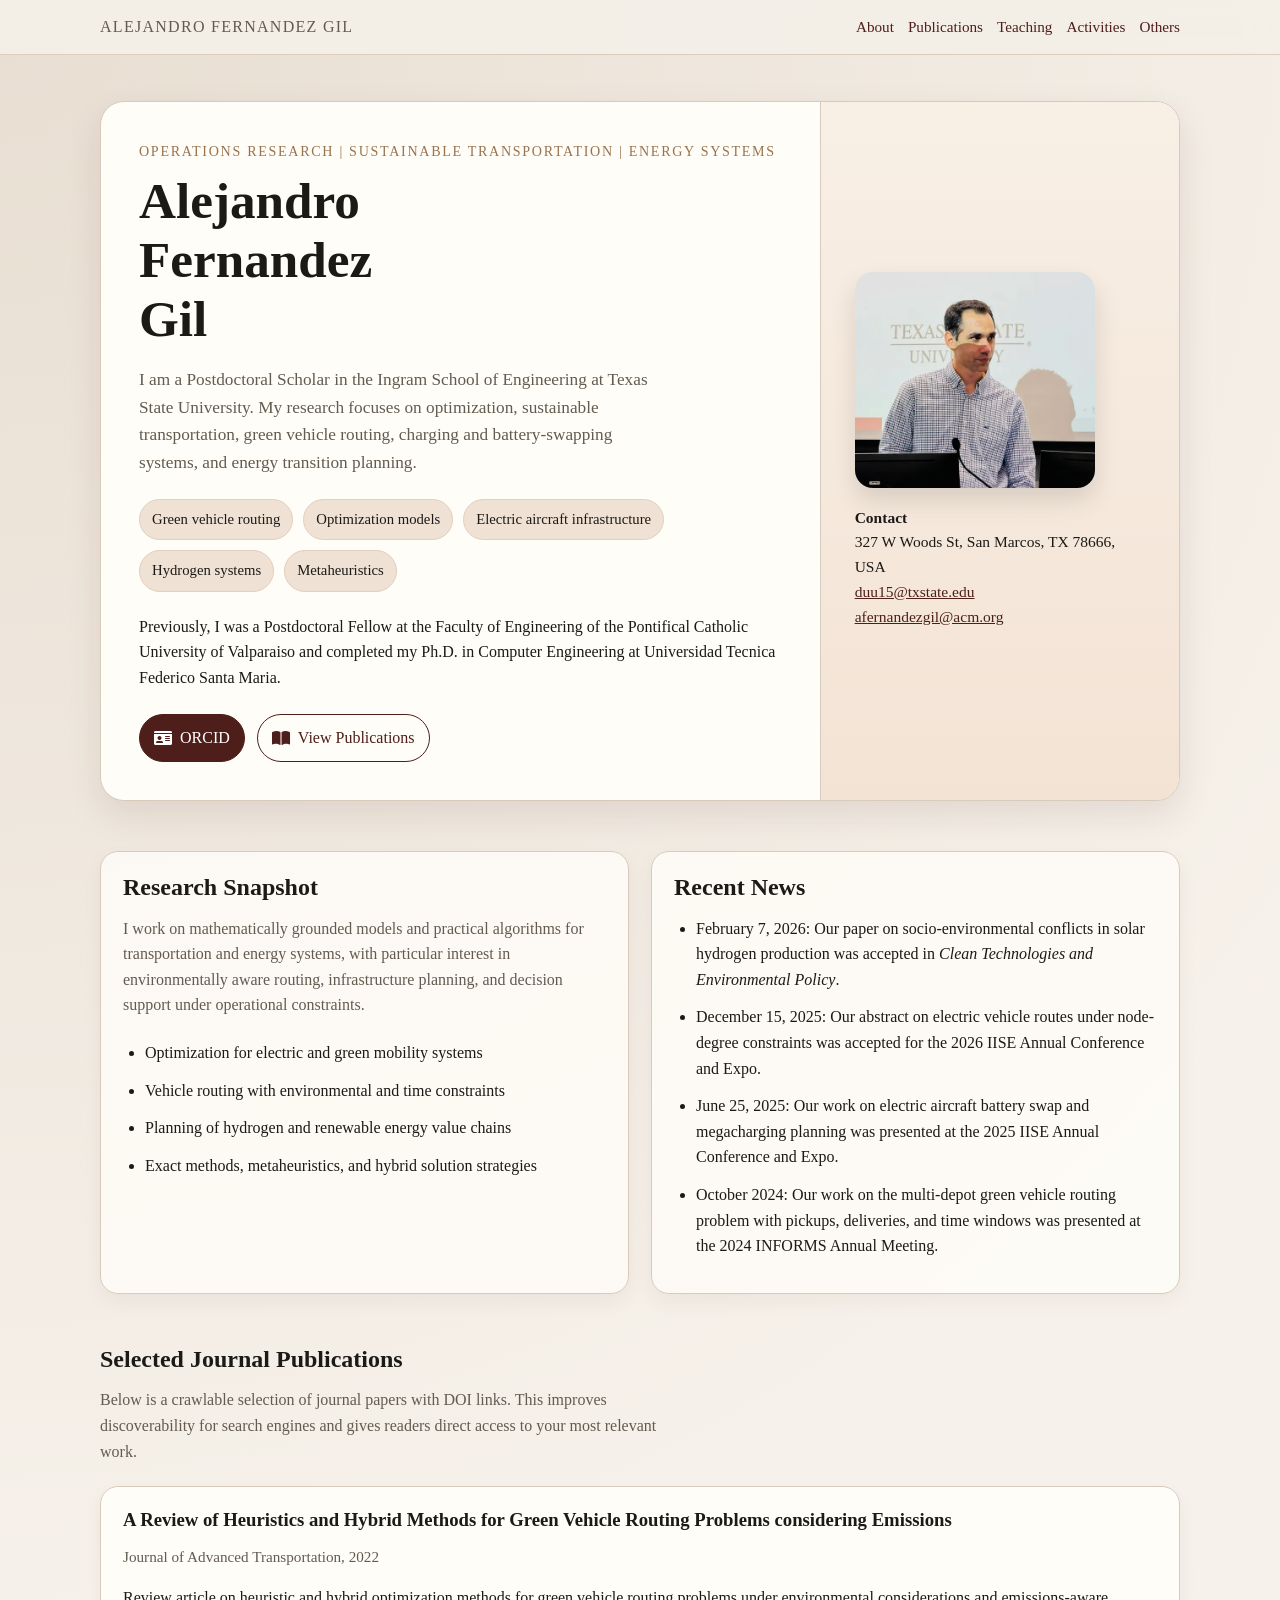
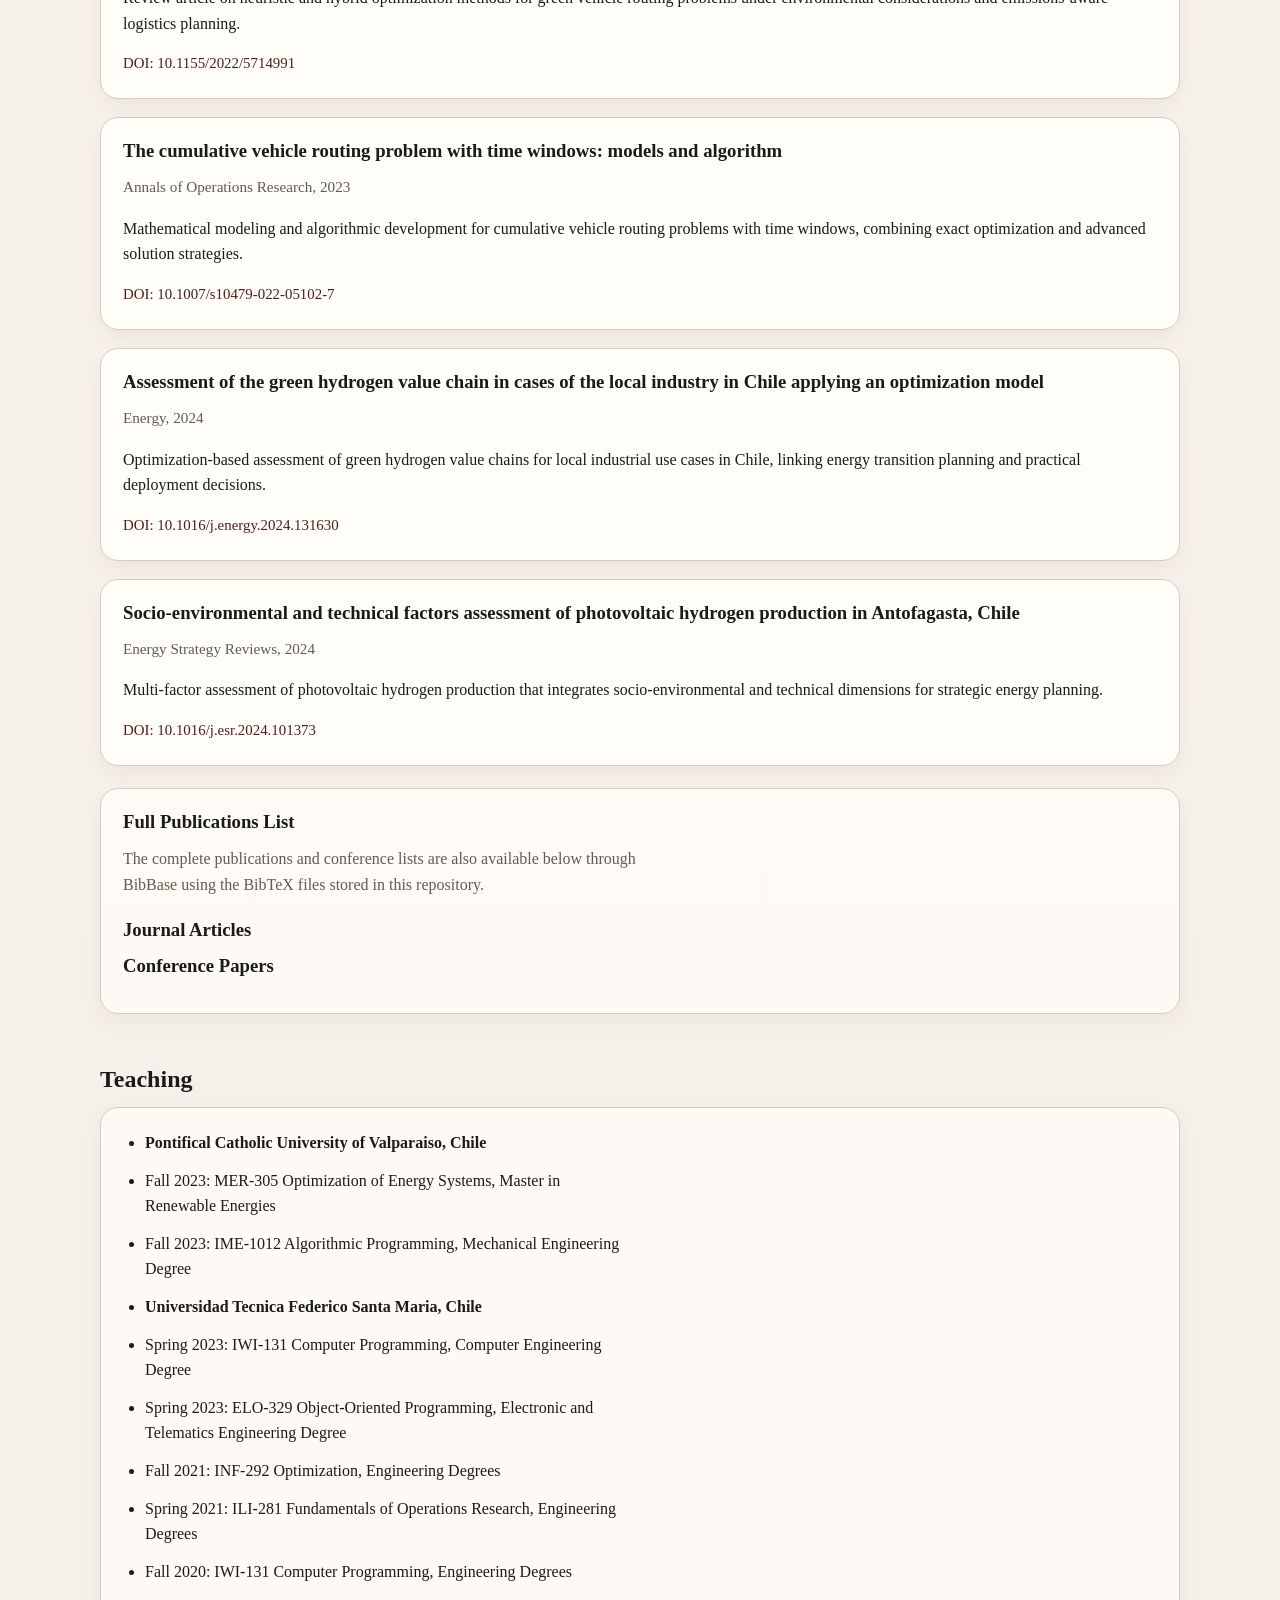
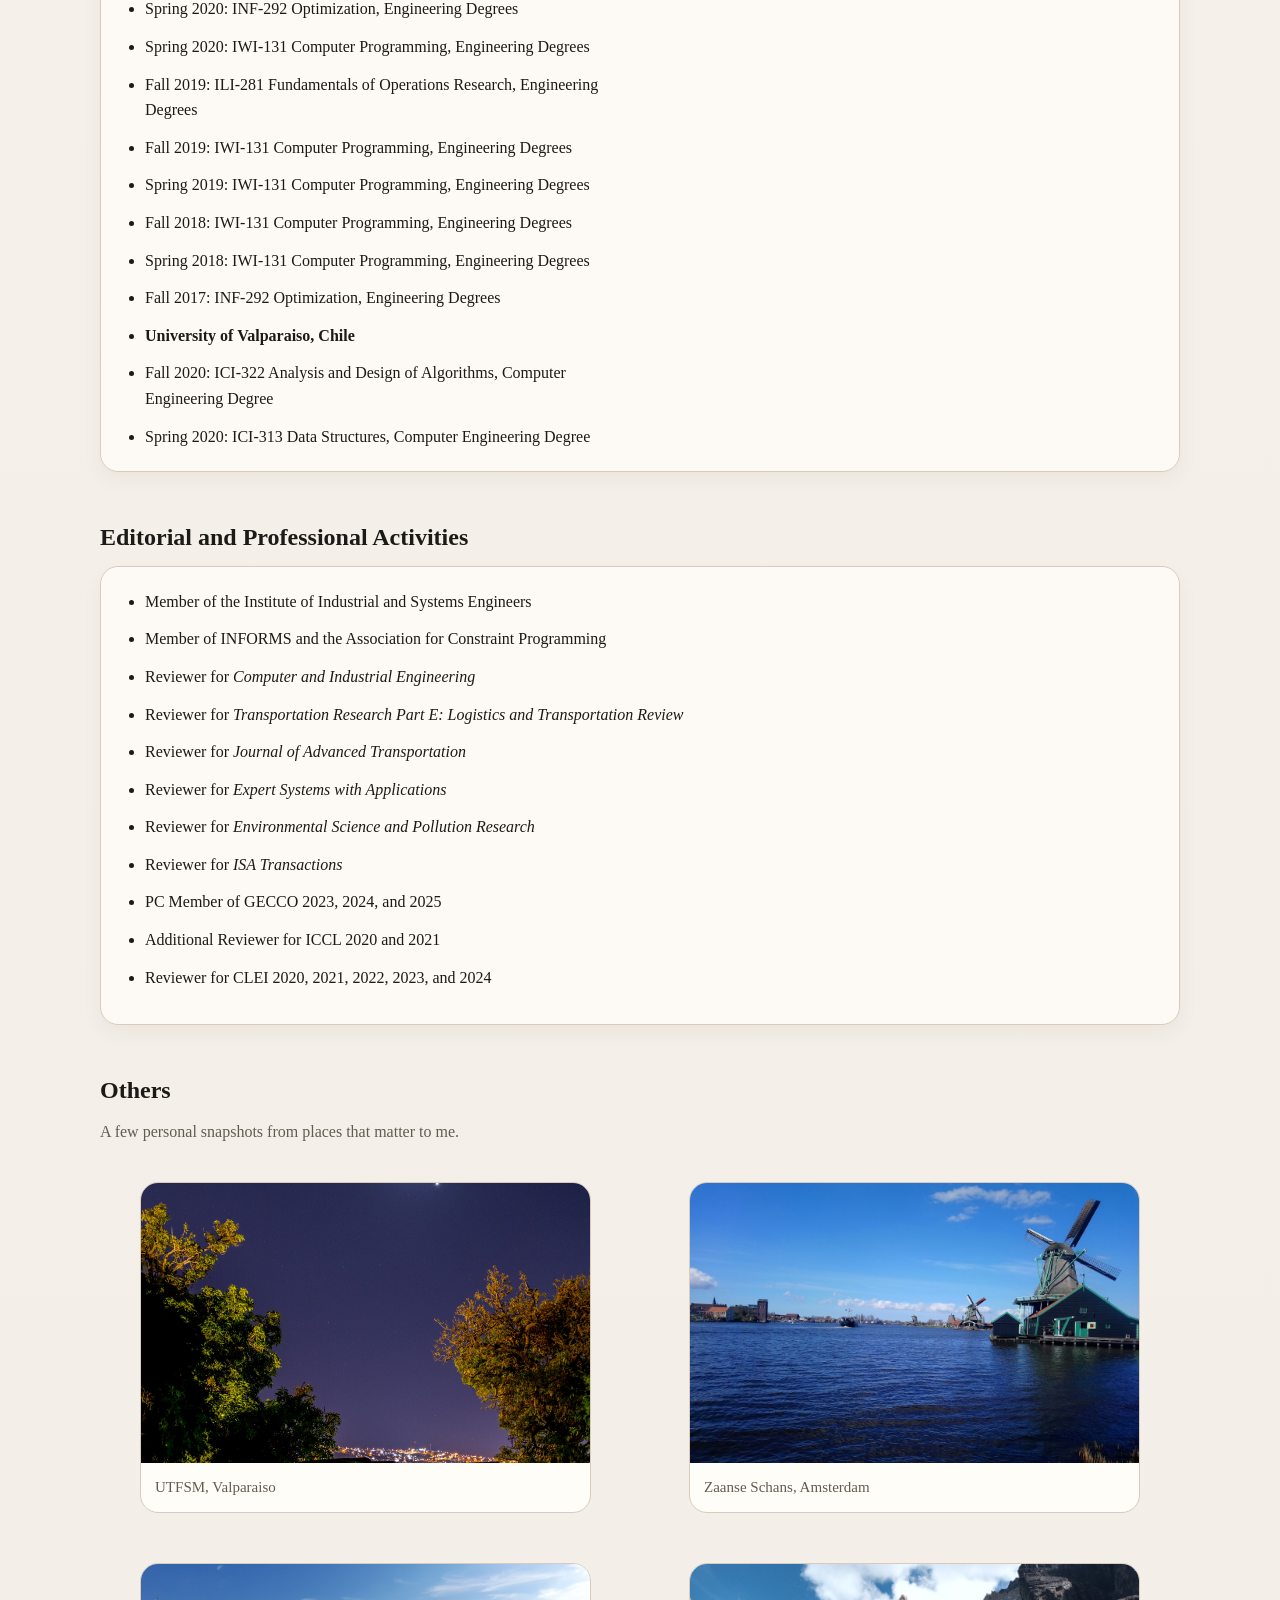
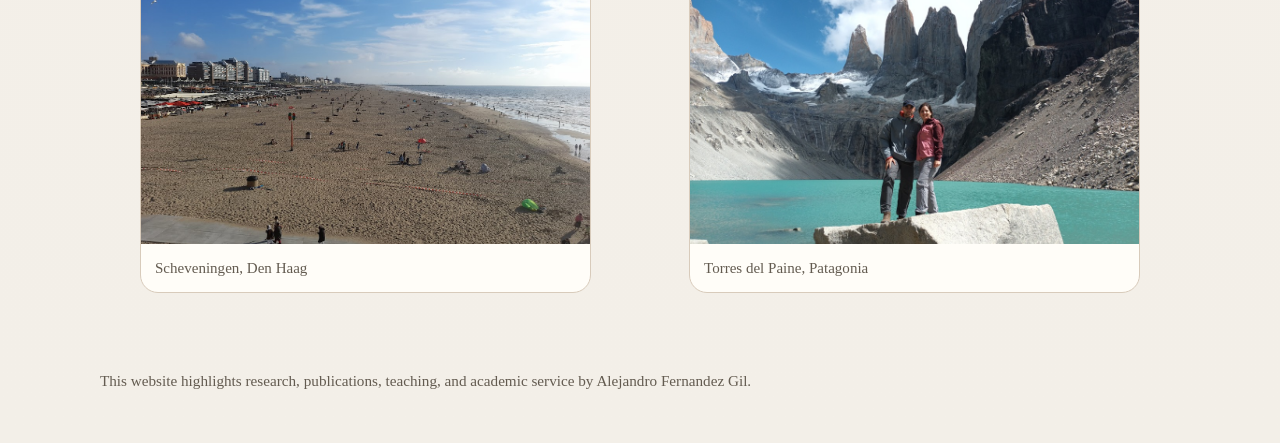
==== index.html @ 529b242f "Improve academic discoverability for homepage" ====
<!DOCTYPE html>
<html lang="en">
<head>
  <meta charset="utf-8">
  <meta name="viewport" content="width=device-width, initial-scale=1">
  <title>Alejandro Fernandez Gil | Research in Operations Research and Sustainable Transportation</title>
  <meta name="description" content="Academic website of Alejandro Fernandez Gil, Postdoctoral Scholar at Texas State University. Research in operations research, sustainable transportation, green vehicle routing, energy systems, and optimization.">
  <meta name="robots" content="index, follow">
  <meta name="author" content="Alejandro Fernandez Gil">
  <link rel="canonical" href="https://affernan.github.io/">
  <meta property="og:type" content="website">
  <meta property="og:title" content="Alejandro Fernandez Gil | Research and Publications">
  <meta property="og:description" content="Research, publications, teaching, and academic activities in optimization, sustainable transportation, and energy systems.">
  <meta property="og:url" content="https://affernan.github.io/">
  <meta property="og:image" content="https://affernan.github.io/img/7939581711421243151.webp">
  <meta name="twitter:card" content="summary_large_image">
  <meta name="twitter:title" content="Alejandro Fernandez Gil | Research and Publications">
  <meta name="twitter:description" content="Research and publications in operations research, sustainable transportation, and energy systems.">
  <link rel="preconnect" href="https://cdnjs.cloudflare.com">
  <link rel="preconnect" href="https://bibbase.org">
  <link href="https://cdnjs.cloudflare.com/ajax/libs/font-awesome/6.0.0-beta3/css/all.min.css" rel="stylesheet">
  <style>
    :root {
      --bg: #f3efe8;
      --paper: #fffdf8;
      --ink: #1c1a17;
      --muted: #635b50;
      --brand: #4e1f1a;
      --brand-soft: #efe1d4;
      --line: #d8cbbb;
      --accent: #99734d;
      --shadow: 0 14px 34px rgba(78, 31, 26, 0.10);
      --max: 1080px;
    }

    * {
      box-sizing: border-box;
    }

    html {
      scroll-behavior: smooth;
    }

    body {
      margin: 0;
      color: var(--ink);
      background:
        radial-gradient(circle at top left, rgba(153, 115, 77, 0.16), transparent 30%),
        linear-gradient(180deg, #f7f2eb 0%, var(--bg) 100%);
      font-family: Georgia, "Times New Roman", Times, serif;
      line-height: 1.6;
    }

    a {
      color: var(--brand);
    }

    a:hover {
      color: #7a3028;
    }

    .shell {
      width: min(var(--max), calc(100% - 32px));
      margin: 0 auto;
    }

    .topbar {
      position: sticky;
      top: 0;
      z-index: 10;
      backdrop-filter: blur(10px);
      background: rgba(243, 239, 232, 0.92);
      border-bottom: 1px solid rgba(216, 203, 187, 0.9);
    }

    .topbar-inner {
      width: min(var(--max), calc(100% - 32px));
      margin: 0 auto;
      display: flex;
      justify-content: space-between;
      align-items: center;
      gap: 16px;
      padding: 14px 0;
    }

    .brand {
      font-size: 1rem;
      letter-spacing: 0.08em;
      text-transform: uppercase;
      color: var(--muted);
    }

    .nav {
      display: flex;
      flex-wrap: wrap;
      gap: 14px;
    }

    .nav a {
      text-decoration: none;
      font-size: 0.95rem;
    }

    .hero {
      padding: 46px 0 24px;
    }

    .hero-card {
      background: var(--paper);
      border: 1px solid var(--line);
      border-radius: 24px;
      box-shadow: var(--shadow);
      overflow: hidden;
    }

    .hero-grid {
      display: grid;
      grid-template-columns: 1.6fr 0.8fr;
      gap: 0;
    }

    .hero-copy {
      padding: 38px;
    }

    .eyebrow {
      color: var(--accent);
      font-size: 0.88rem;
      letter-spacing: 0.12em;
      text-transform: uppercase;
      margin: 0 0 10px;
    }

    h1, h2, h3 {
      line-height: 1.15;
      margin: 0 0 14px;
    }

    h1 {
      font-size: clamp(2rem, 4vw, 3.3rem);
      max-width: 10ch;
    }

    .lead {
      color: var(--muted);
      font-size: 1.08rem;
      max-width: 62ch;
    }

    .chip-row {
      display: flex;
      flex-wrap: wrap;
      gap: 10px;
      margin: 22px 0;
    }

    .chip {
      padding: 8px 12px;
      border-radius: 999px;
      background: var(--brand-soft);
      border: 1px solid #e2cfbd;
      font-size: 0.92rem;
    }

    .link-row {
      display: flex;
      flex-wrap: wrap;
      gap: 12px;
      margin-top: 24px;
    }

    .button-link {
      display: inline-flex;
      align-items: center;
      gap: 8px;
      padding: 10px 14px;
      border-radius: 999px;
      text-decoration: none;
      border: 1px solid var(--brand);
      background: var(--brand);
      color: #fff;
    }

    .button-link.alt {
      background: transparent;
      color: var(--brand);
    }

    .hero-side {
      padding: 34px;
      background: linear-gradient(180deg, #f8efe5 0%, #f3e3d5 100%);
      border-left: 1px solid var(--line);
      display: flex;
      flex-direction: column;
      justify-content: center;
      gap: 18px;
    }

    .portrait {
      width: min(100%, 240px);
      border-radius: 18px;
      display: block;
      box-shadow: 0 12px 26px rgba(0, 0, 0, 0.12);
    }

    .contact-card {
      font-size: 0.97rem;
    }

    .section {
      padding: 26px 0;
    }

    .section-title {
      margin-bottom: 14px;
    }

    .section-intro {
      margin: 0 0 22px;
      color: var(--muted);
      max-width: 70ch;
    }

    .grid-2 {
      display: grid;
      grid-template-columns: repeat(2, minmax(0, 1fr));
      gap: 22px;
    }

    .card {
      background: rgba(255, 253, 248, 0.84);
      border: 1px solid var(--line);
      border-radius: 18px;
      padding: 22px;
      box-shadow: 0 8px 20px rgba(65, 35, 22, 0.05);
    }

    .news-list,
    .plain-list {
      margin: 0;
      padding-left: 22px;
    }

    .news-list li,
    .plain-list li {
      margin-bottom: 12px;
    }

    .pub-list {
      display: grid;
      gap: 18px;
    }

    .pub-item {
      background: var(--paper);
      border: 1px solid var(--line);
      border-radius: 18px;
      padding: 22px;
      box-shadow: 0 8px 18px rgba(78, 31, 26, 0.05);
    }

    .pub-meta {
      color: var(--muted);
      margin-bottom: 10px;
      font-size: 0.95rem;
    }

    .pub-links {
      display: flex;
      flex-wrap: wrap;
      gap: 12px;
      margin-top: 12px;
    }

    .pub-links a {
      text-decoration: none;
      font-size: 0.93rem;
    }

    .teaching-columns {
      columns: 2;
      column-gap: 26px;
    }

    .teaching-columns ul {
      break-inside: avoid;
    }

    .photo-grid {
      display: grid;
      grid-template-columns: repeat(2, minmax(0, 1fr));
      gap: 18px;
    }

    .photo-card {
      background: var(--paper);
      border: 1px solid var(--line);
      border-radius: 18px;
      overflow: hidden;
    }

    .photo-card img {
      width: 100%;
      height: 280px;
      object-fit: cover;
      display: block;
    }

    .photo-card p {
      margin: 0;
      padding: 12px 14px;
      color: var(--muted);
      font-size: 0.94rem;
    }

    footer {
      padding: 34px 0 50px;
      color: var(--muted);
      font-size: 0.95rem;
    }

    @media (max-width: 860px) {
      .hero-grid,
      .grid-2,
      .photo-grid {
        grid-template-columns: 1fr;
      }

      .hero-side {
        border-left: none;
        border-top: 1px solid var(--line);
      }

      .teaching-columns {
        columns: 1;
      }

      .photo-card img {
        height: auto;
      }
    }
  </style>
  <script type="application/ld+json">
  {
    "@context": "https://schema.org",
    "@type": "Person",
    "name": "Alejandro Fernandez Gil",
    "url": "https://affernan.github.io/",
    "image": "https://affernan.github.io/img/7939581711421243151.webp",
    "jobTitle": "Postdoctoral Scholar",
    "worksFor": {
      "@type": "CollegeOrUniversity",
      "name": "Texas State University"
    },
    "alumniOf": {
      "@type": "CollegeOrUniversity",
      "name": "Universidad Tecnica Federico Santa Maria"
    },
    "affiliation": [
      {
        "@type": "CollegeOrUniversity",
        "name": "Texas State University"
      },
      {
        "@type": "CollegeOrUniversity",
        "name": "Pontificia Universidad Catolica de Valparaiso"
      }
    ],
    "sameAs": [
      "https://orcid.org/0000-0003-0291-7739"
    ],
    "knowsAbout": [
      "Operations research",
      "Optimization",
      "Green vehicle routing",
      "Sustainable transportation",
      "Energy systems",
      "Hydrogen value chains"
    ]
  }
  </script>
</head>
<body>
  <header class="topbar">
    <div class="topbar-inner">
      <div class="brand">Alejandro Fernandez Gil</div>
      <nav class="nav" aria-label="Primary">
        <a href="#about">About</a>
        <a href="#publications">Publications</a>
        <a href="#teaching">Teaching</a>
        <a href="#activities">Activities</a>
        <a href="#others">Others</a>
      </nav>
    </div>
  </header>

  <main class="shell">
    <section class="hero" id="about">
      <div class="hero-card">
        <div class="hero-grid">
          <div class="hero-copy">
            <p class="eyebrow">Operations Research | Sustainable Transportation | Energy Systems</p>
            <h1>Alejandro Fernandez Gil</h1>
            <p class="lead">
              I am a Postdoctoral Scholar in the Ingram School of Engineering at Texas State University.
              My research focuses on optimization, sustainable transportation, green vehicle routing,
              charging and battery-swapping systems, and energy transition planning.
            </p>
            <div class="chip-row" aria-label="Research areas">
              <span class="chip">Green vehicle routing</span>
              <span class="chip">Optimization models</span>
              <span class="chip">Electric aircraft infrastructure</span>
              <span class="chip">Hydrogen systems</span>
              <span class="chip">Metaheuristics</span>
            </div>
            <p>
              Previously, I was a Postdoctoral Fellow at the Faculty of Engineering of the
              Pontifical Catholic University of Valparaiso and completed my Ph.D. in Computer
              Engineering at Universidad Tecnica Federico Santa Maria.
            </p>
            <div class="link-row">
              <a class="button-link" href="https://orcid.org/0000-0003-0291-7739" target="_blank" rel="noopener noreferrer">
                <i class="fas fa-id-card"></i> ORCID
              </a>
              <a class="button-link alt" href="#publications">
                <i class="fas fa-book-open"></i> View Publications
              </a>
            </div>
          </div>

          <aside class="hero-side">
            <img class="portrait" src="img/7939581711421243151.webp" alt="Portrait of Alejandro Fernandez Gil">
            <div class="contact-card">
              <strong>Contact</strong><br>
              327 W Woods St, San Marcos, TX 78666, USA<br>
              <a href="mailto:duu15@txstate.edu">duu15@txstate.edu</a><br>
              <a href="mailto:afernandezgil@acm.org">afernandezgil@acm.org</a>
            </div>
          </aside>
        </div>
      </div>
    </section>

    <section class="section" id="highlights">
      <div class="grid-2">
        <div class="card">
          <h2 class="section-title">Research Snapshot</h2>
          <p class="section-intro">
            I work on mathematically grounded models and practical algorithms for transportation and
            energy systems, with particular interest in environmentally aware routing, infrastructure
            planning, and decision support under operational constraints.
          </p>
          <ul class="plain-list">
            <li>Optimization for electric and green mobility systems</li>
            <li>Vehicle routing with environmental and time constraints</li>
            <li>Planning of hydrogen and renewable energy value chains</li>
            <li>Exact methods, metaheuristics, and hybrid solution strategies</li>
          </ul>
        </div>

        <div class="card">
          <h2 class="section-title">Recent News</h2>
          <ul class="news-list">
            <li>February 7, 2026: Our paper on socio-environmental conflicts in solar hydrogen production was accepted in <em>Clean Technologies and Environmental Policy</em>.</li>
            <li>December 15, 2025: Our abstract on electric vehicle routes under node-degree constraints was accepted for the 2026 IISE Annual Conference and Expo.</li>
            <li>June 25, 2025: Our work on electric aircraft battery swap and megacharging planning was presented at the 2025 IISE Annual Conference and Expo.</li>
            <li>October 2024: Our work on the multi-depot green vehicle routing problem with pickups, deliveries, and time windows was presented at the 2024 INFORMS Annual Meeting.</li>
          </ul>
        </div>
      </div>
    </section>

    <section class="section" id="publications">
      <h2 class="section-title">Selected Journal Publications</h2>
      <p class="section-intro">
        Below is a crawlable selection of journal papers with DOI links. This improves discoverability
        for search engines and gives readers direct access to your most relevant work.
      </p>

      <div class="pub-list">
        <article class="pub-item">
          <h3>A Review of Heuristics and Hybrid Methods for Green Vehicle Routing Problems considering Emissions</h3>
          <div class="pub-meta">Journal of Advanced Transportation, 2022</div>
          <p>
            Review article on heuristic and hybrid optimization methods for green vehicle routing
            problems under environmental considerations and emissions-aware logistics planning.
          </p>
          <div class="pub-links">
            <a href="https://doi.org/10.1155/2022/5714991" target="_blank" rel="noopener noreferrer">DOI: 10.1155/2022/5714991</a>
          </div>
        </article>

        <article class="pub-item">
          <h3>The cumulative vehicle routing problem with time windows: models and algorithm</h3>
          <div class="pub-meta">Annals of Operations Research, 2023</div>
          <p>
            Mathematical modeling and algorithmic development for cumulative vehicle routing problems
            with time windows, combining exact optimization and advanced solution strategies.
          </p>
          <div class="pub-links">
            <a href="https://doi.org/10.1007/s10479-022-05102-7" target="_blank" rel="noopener noreferrer">DOI: 10.1007/s10479-022-05102-7</a>
          </div>
        </article>

        <article class="pub-item">
          <h3>Assessment of the green hydrogen value chain in cases of the local industry in Chile applying an optimization model</h3>
          <div class="pub-meta">Energy, 2024</div>
          <p>
            Optimization-based assessment of green hydrogen value chains for local industrial use cases
            in Chile, linking energy transition planning and practical deployment decisions.
          </p>
          <div class="pub-links">
            <a href="https://doi.org/10.1016/j.energy.2024.131630" target="_blank" rel="noopener noreferrer">DOI: 10.1016/j.energy.2024.131630</a>
          </div>
        </article>

        <article class="pub-item">
          <h3>Socio-environmental and technical factors assessment of photovoltaic hydrogen production in Antofagasta, Chile</h3>
          <div class="pub-meta">Energy Strategy Reviews, 2024</div>
          <p>
            Multi-factor assessment of photovoltaic hydrogen production that integrates socio-environmental
            and technical dimensions for strategic energy planning.
          </p>
          <div class="pub-links">
            <a href="https://doi.org/10.1016/j.esr.2024.101373" target="_blank" rel="noopener noreferrer">DOI: 10.1016/j.esr.2024.101373</a>
          </div>
        </article>
      </div>

      <div class="card" style="margin-top: 22px;">
        <h3>Full Publications List</h3>
        <p class="section-intro">
          The complete publications and conference lists are also available below through BibBase using
          the BibTeX files stored in this repository.
        </p>
        <h3>Journal Articles</h3>
        <script src="https://bibbase.org/show?bib=https://raw.githubusercontent.com/affernan/affernan.github.io/refs/heads/main/els-journals.bib&jsonp=1"></script>
        <h3>Conference Papers</h3>
        <script src="https://bibbase.org/show?bib=https://raw.githubusercontent.com/affernan/affernan.github.io/refs/heads/main/els-conf.bib&jsonp=1"></script>
      </div>
    </section>

    <section class="section" id="teaching">
      <h2 class="section-title">Teaching</h2>
      <div class="card teaching-columns">
        <ul class="plain-list">
          <li><strong>Pontifical Catholic University of Valparaiso, Chile</strong></li>
          <li>Fall 2023: MER-305 Optimization of Energy Systems, Master in Renewable Energies</li>
          <li>Fall 2023: IME-1012 Algorithmic Programming, Mechanical Engineering Degree</li>
          <li><strong>Universidad Tecnica Federico Santa Maria, Chile</strong></li>
          <li>Spring 2023: IWI-131 Computer Programming, Computer Engineering Degree</li>
          <li>Spring 2023: ELO-329 Object-Oriented Programming, Electronic and Telematics Engineering Degree</li>
          <li>Fall 2021: INF-292 Optimization, Engineering Degrees</li>
          <li>Spring 2021: ILI-281 Fundamentals of Operations Research, Engineering Degrees</li>
          <li>Fall 2020: IWI-131 Computer Programming, Engineering Degrees</li>
          <li>Spring 2020: INF-292 Optimization, Engineering Degrees</li>
          <li>Spring 2020: IWI-131 Computer Programming, Engineering Degrees</li>
          <li>Fall 2019: ILI-281 Fundamentals of Operations Research, Engineering Degrees</li>
          <li>Fall 2019: IWI-131 Computer Programming, Engineering Degrees</li>
          <li>Spring 2019: IWI-131 Computer Programming, Engineering Degrees</li>
          <li>Fall 2018: IWI-131 Computer Programming, Engineering Degrees</li>
          <li>Spring 2018: IWI-131 Computer Programming, Engineering Degrees</li>
          <li>Fall 2017: INF-292 Optimization, Engineering Degrees</li>
          <li><strong>University of Valparaiso, Chile</strong></li>
          <li>Fall 2020: ICI-322 Analysis and Design of Algorithms, Computer Engineering Degree</li>
          <li>Spring 2020: ICI-313 Data Structures, Computer Engineering Degree</li>
        </ul>
      </div>
    </section>

    <section class="section" id="activities">
      <h2 class="section-title">Editorial and Professional Activities</h2>
      <div class="card">
        <ul class="plain-list">
          <li>Member of the Institute of Industrial and Systems Engineers</li>
          <li>Member of INFORMS and the Association for Constraint Programming</li>
          <li>Reviewer for <em>Computer and Industrial Engineering</em></li>
          <li>Reviewer for <em>Transportation Research Part E: Logistics and Transportation Review</em></li>
          <li>Reviewer for <em>Journal of Advanced Transportation</em></li>
          <li>Reviewer for <em>Expert Systems with Applications</em></li>
          <li>Reviewer for <em>Environmental Science and Pollution Research</em></li>
          <li>Reviewer for <em>ISA Transactions</em></li>
          <li>PC Member of GECCO 2023, 2024, and 2025</li>
          <li>Additional Reviewer for ICCL 2020 and 2021</li>
          <li>Reviewer for CLEI 2020, 2021, 2022, 2023, and 2024</li>
        </ul>
      </div>
    </section>

    <section class="section" id="others">
      <h2 class="section-title">Others</h2>
      <p class="section-intro">A few personal snapshots from places that matter to me.</p>
      <div class="photo-grid">
        <figure class="photo-card">
          <img src="img/knp/valpo_pcruz_1.jpeg" alt="Valparaiso city view">
          <p>UTFSM, Valparaiso</p>
        </figure>
        <figure class="photo-card">
          <img src="img/knp/zaanse_schans_2.jpg" alt="Zaanse Schans in Amsterdam">
          <p>Zaanse Schans, Amsterdam</p>
        </figure>
        <figure class="photo-card">
          <img src="img/knp/scheveningen.jpg" alt="Scheveningen, The Hague">
          <p>Scheveningen, Den Haag</p>
        </figure>
        <figure class="photo-card">
          <img src="img/knp/patg2.jpg" alt="Torres del Paine in Patagonia">
          <p>Torres del Paine, Patagonia</p>
        </figure>
      </div>
    </section>
  </main>

  <footer class="shell">
    This website highlights research, publications, teaching, and academic service by Alejandro Fernandez Gil.
  </footer>
</body>
</html>
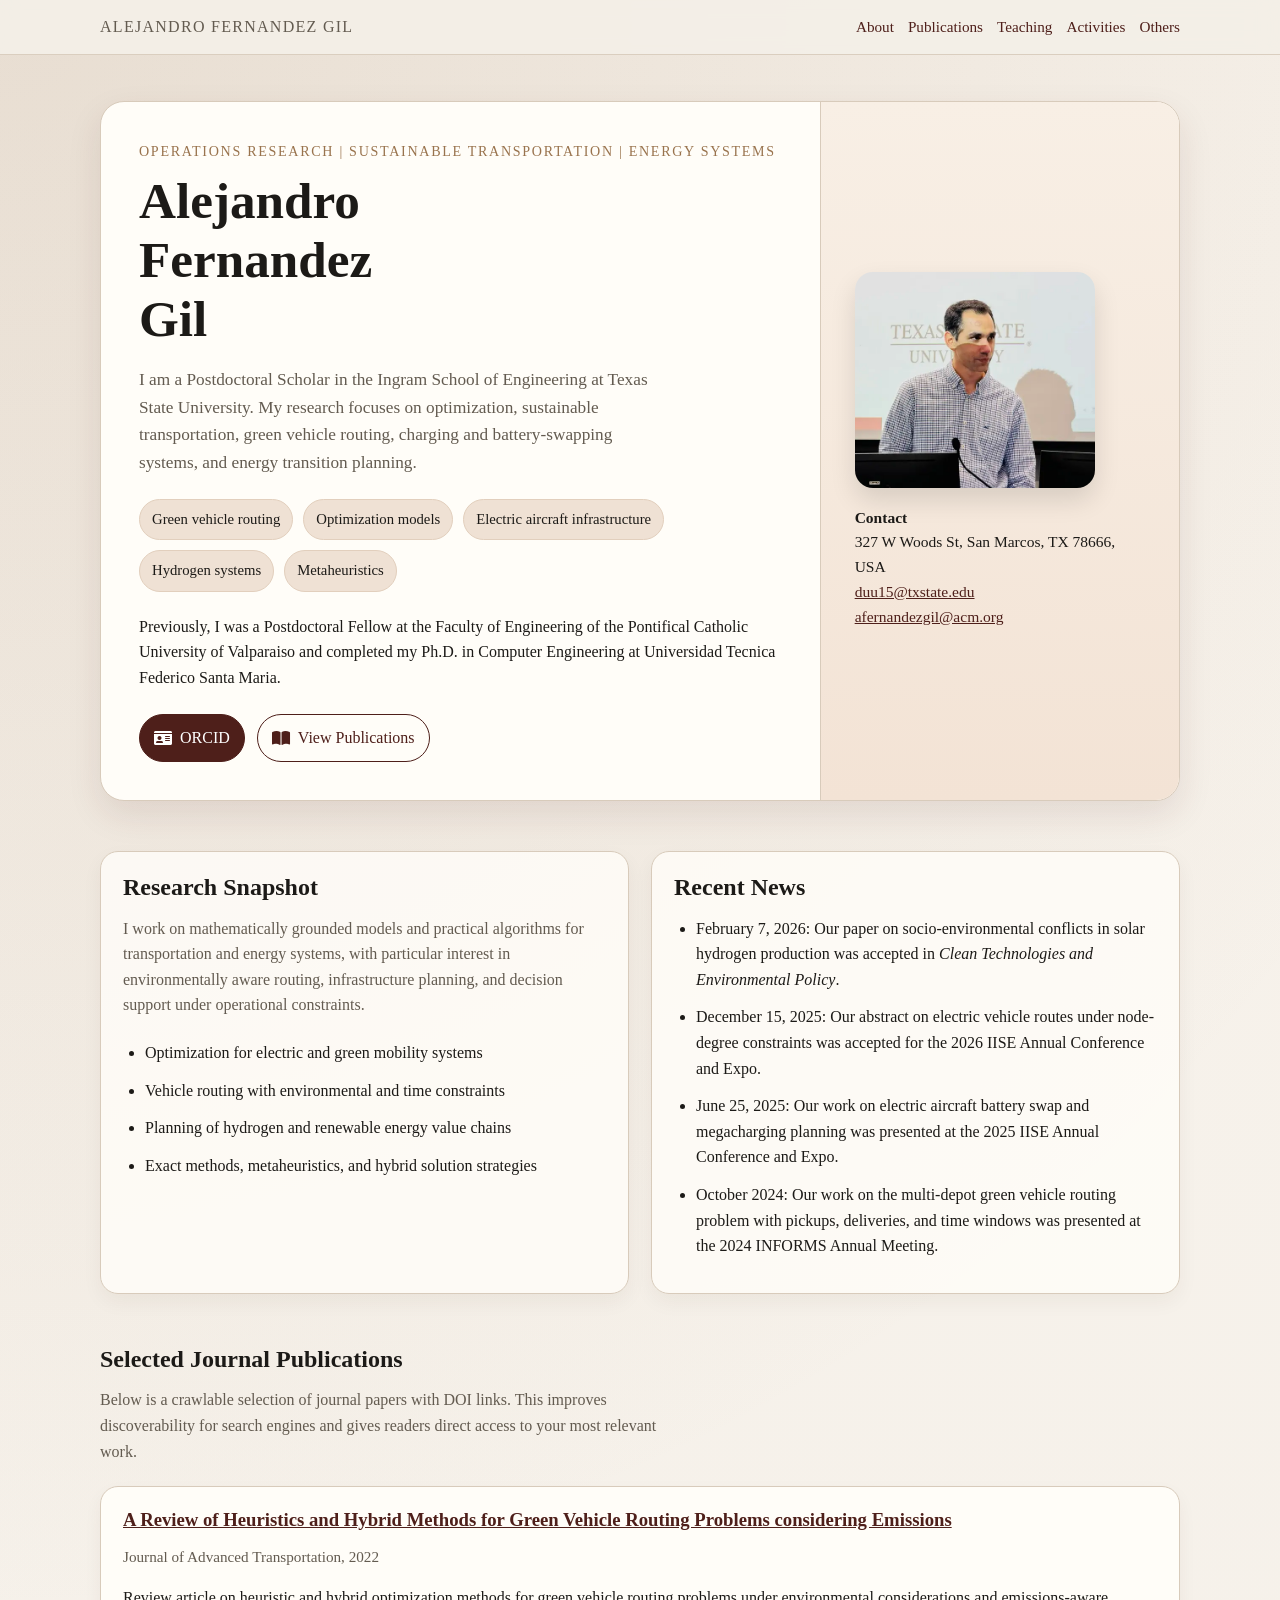
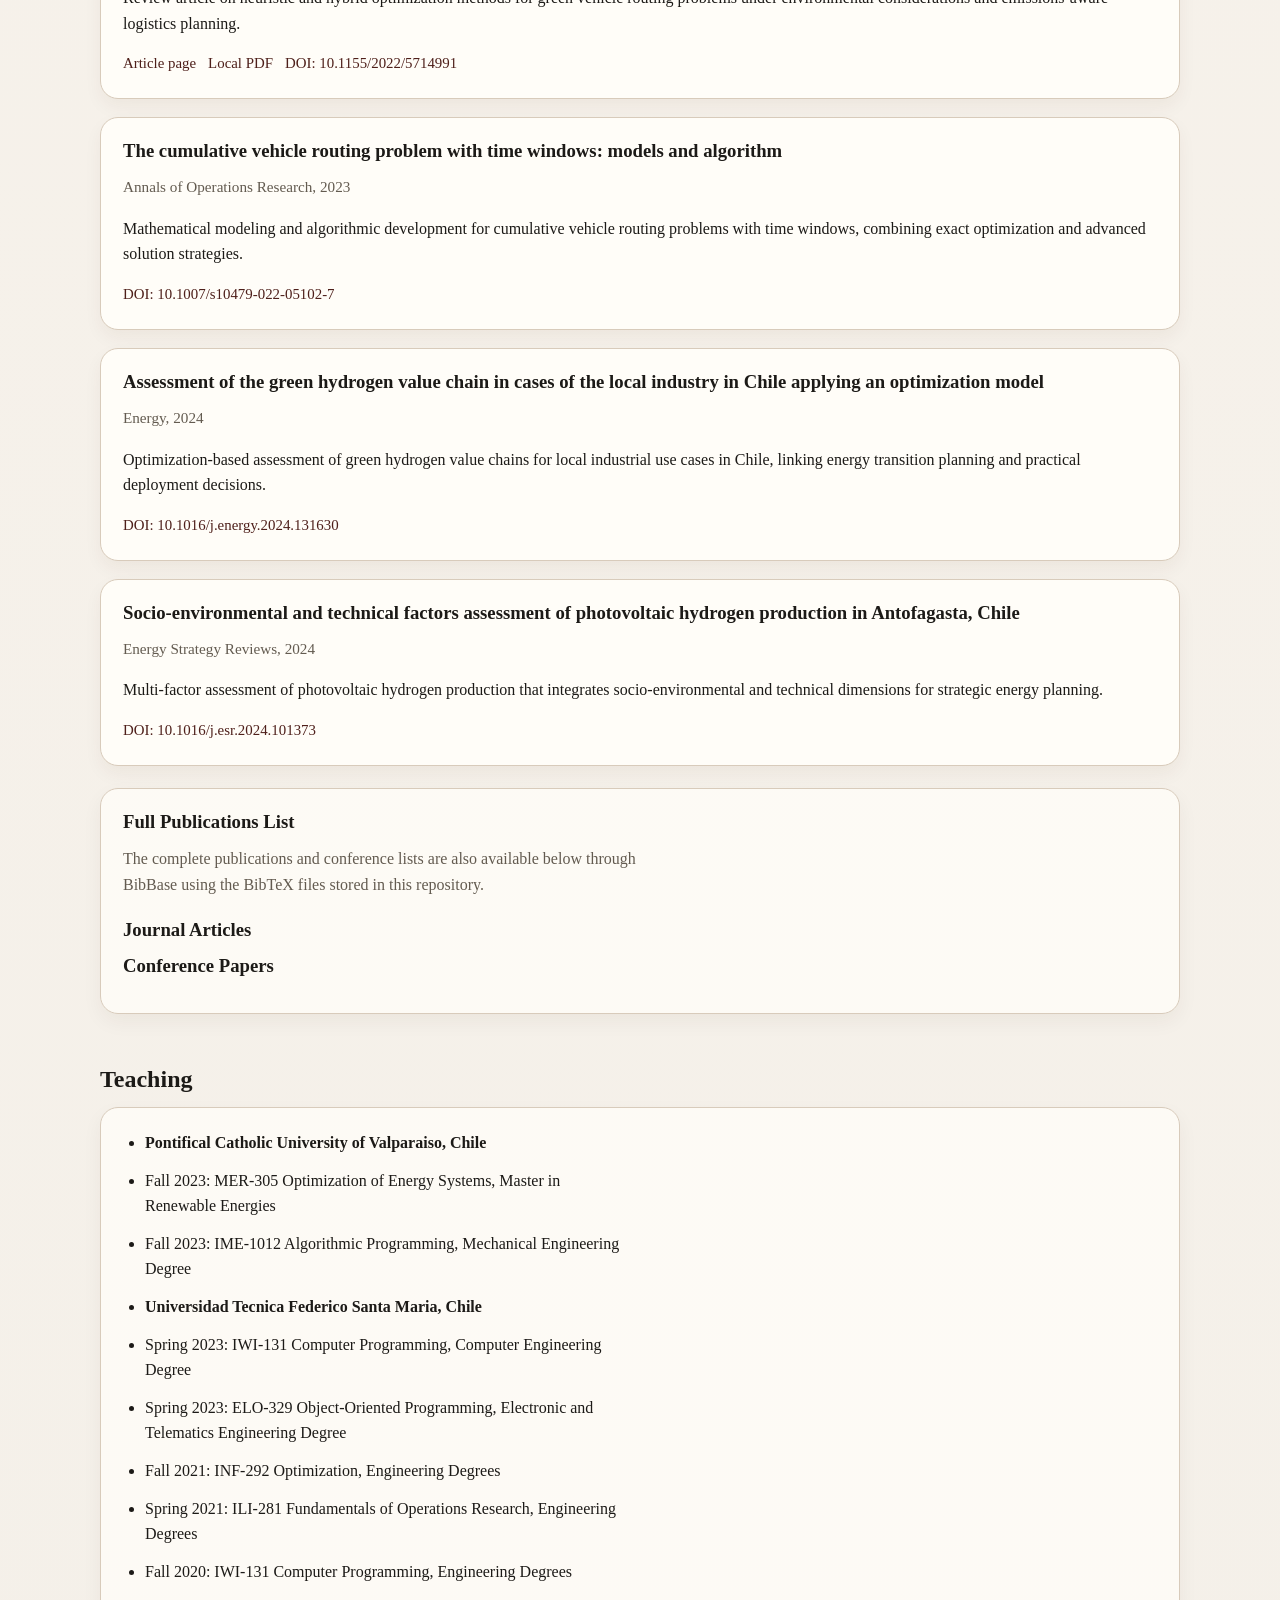
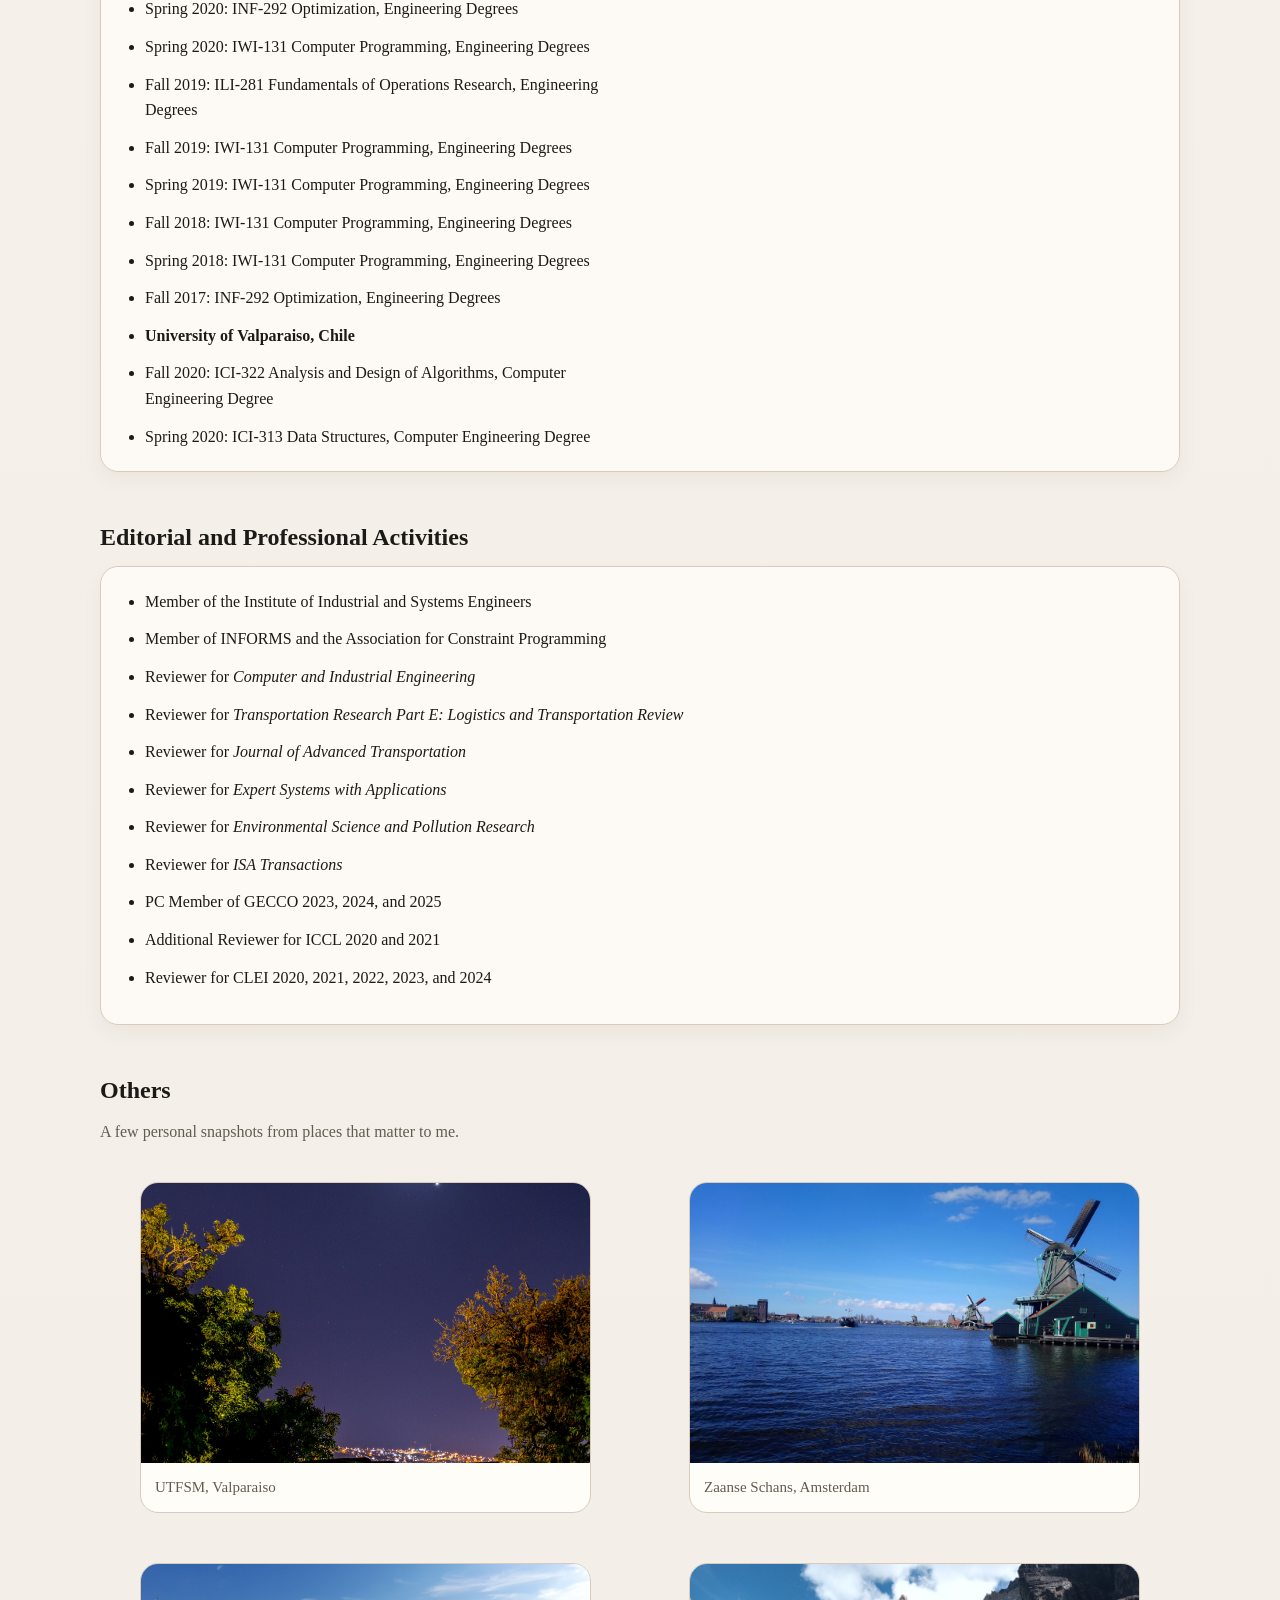
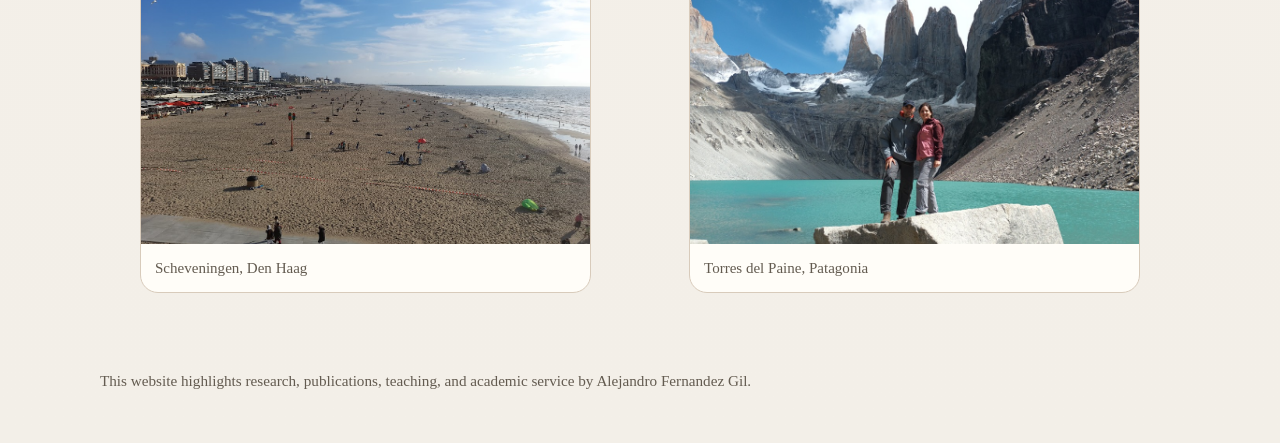
==== commit 10f418af: "Add landing page for 2022 green vehicle routing review" ====
--- a/index.html
+++ b/index.html
@@ -479,13 +479,15 @@
 
       <div class="pub-list">
         <article class="pub-item">
-          <h3>A Review of Heuristics and Hybrid Methods for Green Vehicle Routing Problems considering Emissions</h3>
+          <h3><a href="papers/green-vehicle-routing-review-2022.html">A Review of Heuristics and Hybrid Methods for Green Vehicle Routing Problems considering Emissions</a></h3>
           <div class="pub-meta">Journal of Advanced Transportation, 2022</div>
           <p>
             Review article on heuristic and hybrid optimization methods for green vehicle routing
             problems under environmental considerations and emissions-aware logistics planning.
           </p>
           <div class="pub-links">
+            <a href="papers/green-vehicle-routing-review-2022.html">Article page</a>
+            <a href="doc/fernandez-gil-2022-green-vehicle-routing-review.pdf" target="_blank" rel="noopener noreferrer">Local PDF</a>
             <a href="https://doi.org/10.1155/2022/5714991" target="_blank" rel="noopener noreferrer">DOI: 10.1155/2022/5714991</a>
           </div>
         </article>
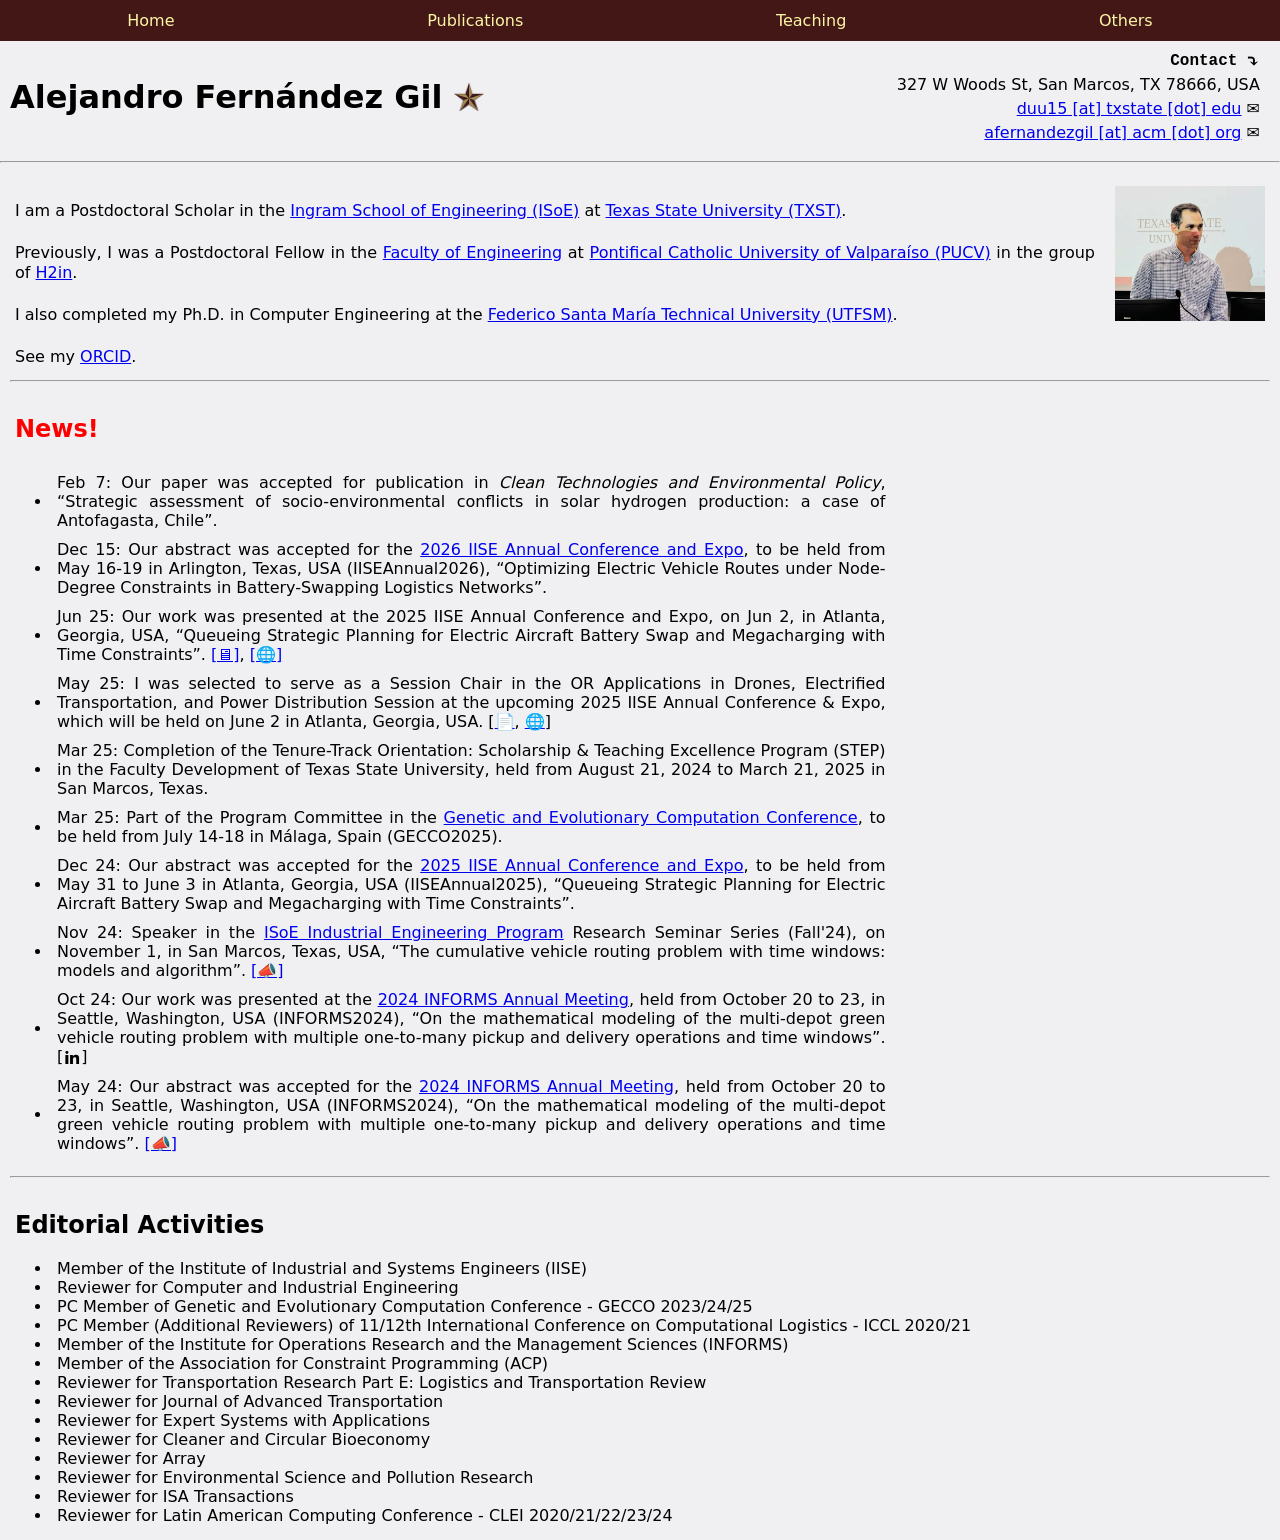
==== commit de2257c7: "Restore classic homepage style" ====
--- a/index.html
+++ b/index.html
@@ -1,620 +1,390 @@
 <!DOCTYPE html>
 <html lang="en">
 <head>
-  <meta charset="utf-8">
-  <meta name="viewport" content="width=device-width, initial-scale=1">
-  <title>Alejandro Fernandez Gil | Research in Operations Research and Sustainable Transportation</title>
-  <meta name="description" content="Academic website of Alejandro Fernandez Gil, Postdoctoral Scholar at Texas State University. Research in operations research, sustainable transportation, green vehicle routing, energy systems, and optimization.">
-  <meta name="robots" content="index, follow">
-  <meta name="author" content="Alejandro Fernandez Gil">
-  <link rel="canonical" href="https://affernan.github.io/">
-  <meta property="og:type" content="website">
-  <meta property="og:title" content="Alejandro Fernandez Gil | Research and Publications">
-  <meta property="og:description" content="Research, publications, teaching, and academic activities in optimization, sustainable transportation, and energy systems.">
-  <meta property="og:url" content="https://affernan.github.io/">
-  <meta property="og:image" content="https://affernan.github.io/img/7939581711421243151.webp">
-  <meta name="twitter:card" content="summary_large_image">
-  <meta name="twitter:title" content="Alejandro Fernandez Gil | Research and Publications">
-  <meta name="twitter:description" content="Research and publications in operations research, sustainable transportation, and energy systems.">
-  <link rel="preconnect" href="https://cdnjs.cloudflare.com">
-  <link rel="preconnect" href="https://bibbase.org">
-  <link href="https://cdnjs.cloudflare.com/ajax/libs/font-awesome/6.0.0-beta3/css/all.min.css" rel="stylesheet">
-  <style>
-    :root {
-      --bg: #f3efe8;
-      --paper: #fffdf8;
-      --ink: #1c1a17;
-      --muted: #635b50;
-      --brand: #4e1f1a;
-      --brand-soft: #efe1d4;
-      --line: #d8cbbb;
-      --accent: #99734d;
-      --shadow: 0 14px 34px rgba(78, 31, 26, 0.10);
-      --max: 1080px;
+    <meta charset="utf-8">
+    <title>Alejandro Fernández Gil</title>
+    <meta name="viewport" content="width=device-width, initial-scale=1">
+    <meta name="description" content="Academic website of Alejandro Fernández Gil, Postdoctoral Scholar at Texas State University. Research in operations research, sustainable transportation, green vehicle routing, and energy systems.">
+    <meta name="robots" content="index, follow">
+    <meta name="author" content="Alejandro Fernández Gil">
+    <link rel="canonical" href="https://affernan.github.io/">
+    <meta property="og:type" content="website">
+    <meta property="og:title" content="Alejandro Fernández Gil | Research and Publications">
+    <meta property="og:description" content="Research, publications, teaching, and academic activities in optimization, sustainable transportation, and energy systems.">
+    <meta property="og:url" content="https://affernan.github.io/">
+    <meta property="og:image" content="https://affernan.github.io/img/7939581711421243151.webp">
+    <meta name="twitter:card" content="summary_large_image">
+    <meta name="twitter:title" content="Alejandro Fernández Gil | Research and Publications">
+    <meta name="twitter:description" content="Research and publications in operations research, sustainable transportation, and energy systems.">
+
+    <link href="https://cdnjs.cloudflare.com/ajax/libs/font-awesome/6.0.0-beta3/css/all.min.css" rel="stylesheet">
+    <link rel="stylesheet" type="text/css" href="css/switcher.css">
+
+    <style type="text/css">
+        header {
+            background-color: #421716;
+            padding: 1px;
+            display: flex;
+            justify-content: space-around;
+            align-items: center;
+        }
+        header a {
+            color: #FCF5A6 !important;
+            text-decoration: none;
+            padding: 10px;
+        }
+        header a:hover {
+            background-color: #444;
+        }
+        body {
+            background-color: #f0f0f2;
+            margin: 0;
+            padding: 0;
+            font-family: -apple-system, system-ui, BlinkMacSystemFont, "Segoe UI", "Open Sans", "Helvetica Neue", Helvetica, Arial, sans-serif;
+        }
+        .seccion {
+            margin-top: 5px;
+            padding: 10px;
+        }
+        .responsive-div {
+            text-align: right;
+            margin-right: 20px;
+            line-height: 0.5;
+        }
+        .computer-font {
+            font-family: "Courier New", Courier, monospace;
+            font-weight: bold;
+        }
+        .featured-paper {
+            margin: 12px 0 18px 0;
+            padding: 14px 16px;
+            background: #fff;
+            border-left: 4px solid #421716;
+            box-shadow: 0 1px 4px rgba(0, 0, 0, 0.08);
+        }
+        .featured-paper p {
+            margin: 8px 0;
+        }
+        .featured-paper a {
+            text-decoration: none;
+        }
+        @media (max-width: 768px) {
+            table {
+                width: 100% !important;
+            }
+        }
+        @media (max-width: 700px) {
+            .responsive-div {
+                text-align: center;
+                margin: 10px 0;
+                width: 100%;
+            }
+            div img {
+                max-width: 100% !important;
+            }
+            div[style*="flex; gap"] {
+                flex-direction: column;
+                align-items: center;
+            }
+            div[style*="flex-direction:column"] {
+                max-width: 100% !important;
+            }
+        }
+        .accordion {
+            background-color: #eee;
+            color: #444;
+            cursor: pointer;
+            padding: 18px;
+            width: 100%;
+            border: none;
+            text-align: left;
+            outline: none;
+            font-size: 15px;
+            transition: 0.4s;
+        }
+        .active, .accordion:hover {
+            background-color: #ccc;
+        }
+        .panel {
+            padding: 0 18px;
+            display: none;
+            background-color: white;
+            overflow: hidden;
+        }
+    </style>
+</head>
+
+<body>
+
+<div>
+    <header>
+        <a href="#" onclick="showPage('home')">Home</a>
+        <a href="#" onclick="showPage('publications')">Publications</a>
+        <a href="#" onclick="showPage('teaching')">Teaching</a>
+        <a href="#" onclick="showPage('kankunapa')">Others</a>
+    </header>
+</div>
+
+<div style="display: flex; flex-direction: row; align-items: center; justify-content: space-between; flex-wrap: wrap;">
+    <div style="display: flex; flex-direction: row; align-items: center;" oncontextmenu="return false;">
+        <h1 style="margin-left: 10px; margin-right: 12px;">Alejandro Fernández Gil</h1>
+        <img src="img/star.png" alt="Star" style="height: 30px; pointer-events: none; user-select: none;">
+    </div>
+
+    <div class="responsive-div">
+        <p class="computer-font">Contact <span style="display: inline-block; transform: rotate(-90deg);">&#10550;</span></p>
+        <p>327 W Woods St, San Marcos, TX 78666, USA</p>
+        <p><a href="mailto:duu15@txstate.edu">duu15 [at] txstate [dot] edu</a> &#9993;</p>
+        <p><a href="mailto:afernandezgil@acm.org">afernandezgil [at] acm [dot] org</a> &#9993;</p>
+    </div>
+</div>
+
+<hr>
+
+<div id="home" class="seccion">
+    <div style="padding: 5px; display: flex; flex-direction: row; align-items: flex-start; gap: 20px;">
+        <div style="flex: 1; margin-top: 15px; text-align: justify; line-height: 1.3">
+            I am a Postdoctoral Scholar in the
+            <a href="https://www.engineering.txst.edu/">Ingram School of Engineering (ISoE)</a>
+            at <a href="https://www.txst.edu/">Texas State University (TXST)</a>.
+            <br><br>
+            Previously, I was a Postdoctoral Fellow in the
+            <a href="https://www.ingenieria.pucv.cl/">Faculty of Engineering</a>
+            at <a href="https://www.pucv.cl/">Pontifical Catholic University of Valparaíso (PUCV)</a>
+            in the group of <a href="https://h2in.cl/">H2in</a>.
+            <br><br>
+            I also completed my Ph.D. in Computer Engineering at the
+            <a href="https://usm.cl/">Federico Santa María Technical University (UTFSM)</a>.
+            <br><br>
+            See my <a href="https://orcid.org/0000-0003-0291-7739">ORCID</a>.
+        </div>
+
+        <div style="display: flex; flex-direction: column; align-items: center;">
+            <img src="img/7939581711421243151.webp" alt="Alejandro Fernández Gil" style="width: 150px; height: auto; border-radius: 0;">
+        </div>
+    </div>
+
+    <hr>
+    <div style="padding: 5px">
+        <h2 style="color: red;">News!</h2>
+        <div style="margin-left: 20px; margin-right: 15px; text-align: justify">
+            <table border="0" style="width: 70%; border-collapse: separate; border-spacing: 0 10px;">
+                <tr>
+                    <td style="width: 5px; padding: 0;"><li></li></td>
+                    <td style="padding: 0;">Feb 7: Our paper was accepted for publication in <em>Clean Technologies and Environmental Policy</em>, “Strategic assessment of socio-environmental conflicts in solar hydrogen production: a case of Antofagasta, Chile”.</td>
+                </tr>
+                <tr>
+                    <td style="width: 5px; padding: 0;"><li></li></td>
+                    <td style="padding: 0;">Dec 15: Our abstract was accepted for the <a href="https://www.iise.org/annual/">2026 IISE Annual Conference and Expo</a>, to be held from May 16-19 in Arlington, Texas, USA (IISEAnnual2026), “Optimizing Electric Vehicle Routes under Node-Degree Constraints in Battery-Swapping Logistics Networks”.</td>
+                </tr>
+                <tr>
+                    <td style="width: 5px; padding: 0;"><li></li></td>
+                    <td style="padding: 0;">Jun 25: Our work was presented at the 2025 IISE Annual Conference and Expo, on Jun 2, in Atlanta, Georgia, USA, “Queueing Strategic Planning for Electric Aircraft Battery Swap and Megacharging with Time Constraints”. <a href="doc/IISE25_front.jpg" target="_blank" rel="noopener noreferrer">[&#128421;]</a>, <a href="https://www.proquest.com/scholarly-journals/queueing-strategic-planning-electric-aircraft/docview/3243713373/se-2?accountid=5683" target="_blank" rel="noopener noreferrer">[&#127760;]</a></td>
+                </tr>
+                <tr>
+                    <td style="width: 5px; padding: 0;"><li></li></td>
+                    <td style="padding: 0;">May 25: I was selected to serve as a Session Chair in the OR Applications in Drones, Electrified Transportation, and Power Distribution Session at the upcoming 2025 IISE Annual Conference &amp; Expo, which will be held on June 2 in Atlanta, Georgia, USA. [<a href="doc/IISE25_Schedule.pdf" target="_blank" rel="noopener noreferrer">&#128196;</a>, <a href="https://iise.secure-platform.com/annual/solicitations/102003/sessiongallery/schedule?dayId=86011&searchParams=%7B%22pageIndex%22%3A0,%22sortMode%22%3A%22SessionName%22,%22sortDirection%22%3A%22Ascending%22,%22sortByFieldId%22%3Anull,%22displayMode%22%3Anull,%22filterByFieldValues%22%3A%5B%5D,%22filterByTextValue%22%3Anull,%22filterByFavorites%22%3Afalse,%22filterByScheduleRoomIds%22%3A%5B%5D,%22filterBySessionTypeIds%22%3A%5B%5D,%22filterByScheduleDayIds%22%3A%5B%5D,%22filterByScheduleTimeSlotIds%22%3A%5B%5D,%22isScheduleOtherEventSearchAllowed%22%3Atrue%7D" target="_blank" rel="noopener noreferrer">&#127760;</a>]</td>
+                </tr>
+                <tr>
+                    <td style="width: 5px; padding: 0;"><li></li></td>
+                    <td style="padding: 0;">Mar 25: Completion of the Tenure-Track Orientation: Scholarship &amp; Teaching Excellence Program (STEP) in the Faculty Development of Texas State University, held from August 21, 2024 to March 21, 2025 in San Marcos, Texas.</td>
+                </tr>
+                <tr>
+                    <td style="width: 5px; padding: 0;"><li></li></td>
+                    <td style="padding: 0;">Mar 25: Part of the Program Committee in the <a href="https://gecco-2025.sigevo.org/HomePage">Genetic and Evolutionary Computation Conference</a>, to be held from July 14-18 in Málaga, Spain (GECCO2025).</td>
+                </tr>
+                <tr>
+                    <td style="width: 5px; padding: 0;"><li></li></td>
+                    <td style="padding: 0;">Dec 24: Our abstract was accepted for the <a href="https://www.iise.org/annual/">2025 IISE Annual Conference and Expo</a>, to be held from May 31 to June 3 in Atlanta, Georgia, USA (IISEAnnual2025), “Queueing Strategic Planning for Electric Aircraft Battery Swap and Megacharging with Time Constraints”.</td>
+                </tr>
+                <tr>
+                    <td style="width: 5px; padding: 0;"><li></li></td>
+                    <td style="padding: 0;">Nov 24: Speaker in the <a href="https://www.engineering.txst.edu/">ISoE Industrial Engineering Program</a> Research Seminar Series (Fall'24), on November 1, in San Marcos, Texas, USA, “The cumulative vehicle routing problem with time windows: models and algorithm”. <a href="https://txst.sharepoint.com/sites/GRP-ISoEAdministration/Shared%20Documents/General/Alejandro%20Fernandez%20Gil%20IE%20program%20seminar%20sepaker%20Nov%201%202024.pdf" target="_blank" rel="noopener noreferrer">[&#128227;]</a></td>
+                </tr>
+                <tr>
+                    <td style="width: 5px; padding: 0;"><li></li></td>
+                    <td style="padding: 0;">Oct 24: Our work was presented at the <a href="https://meetings.informs.org/wordpress/seattle2024/">2024 INFORMS Annual Meeting</a>, held from October 20 to 23, in Seattle, Washington, USA (INFORMS2024), “On the mathematical modeling of the multi-depot green vehicle routing problem with multiple one-to-many pickup and delivery operations and time windows”. [<a href="https://www.linkedin.com/posts/clara-novoa-ramirez_informs-txst-txstengineering-activity-7254361019550965764-750v?utm_source=share&utm_medium=member_desktop" target="_blank" rel="noopener noreferrer"><img src="img/in.png" alt="LinkedIn post" style="width: 18px; height: 18px; vertical-align: middle;"></a>]</td>
+                </tr>
+                <tr>
+                    <td style="width: 5px; padding: 0;"><li></li></td>
+                    <td style="padding: 0;">May 24: Our abstract was accepted for the <a href="https://meetings.informs.org/wordpress/seattle2024/">2024 INFORMS Annual Meeting</a>, held from October 20 to 23, in Seattle, Washington, USA (INFORMS2024), “On the mathematical modeling of the multi-depot green vehicle routing problem with multiple one-to-many pickup and delivery operations and time windows”. <a href="https://3449182.fs1.hubspotusercontent-na1.net/hubfs/3449182/Program%20Book%2010-18.pdf" target="_blank" rel="noopener noreferrer">[&#128227;]</a></td>
+                </tr>
+            </table>
+        </div>
+    </div>
+
+    <hr>
+    <div style="padding: 5px">
+        <h2 style="color: black;">Editorial Activities</h2>
+        <div style="margin-left: 20px; margin-right: 15px; text-align: justify">
+            <li>Member of the Institute of Industrial and Systems Engineers (IISE)</li>
+            <li>Reviewer for Computer and Industrial Engineering</li>
+            <li>PC Member of Genetic and Evolutionary Computation Conference - GECCO 2023/24/25</li>
+            <li>PC Member (Additional Reviewers) of 11/12th International Conference on Computational Logistics - ICCL 2020/21</li>
+            <li>Member of the Institute for Operations Research and the Management Sciences (INFORMS)</li>
+            <li>Member of the Association for Constraint Programming (ACP)</li>
+            <li>Reviewer for Transportation Research Part E: Logistics and Transportation Review</li>
+            <li>Reviewer for Journal of Advanced Transportation</li>
+            <li>Reviewer for Expert Systems with Applications</li>
+            <li>Reviewer for Cleaner and Circular Bioeconomy</li>
+            <li>Reviewer for Array</li>
+            <li>Reviewer for Environmental Science and Pollution Research</li>
+            <li>Reviewer for ISA Transactions</li>
+            <li>Reviewer for Latin American Computing Conference - CLEI 2020/21/22/23/24</li>
+        </div>
+    </div>
+</div>
+
+<div id="publications" class="seccion" style="display:none">
+    <div class="responsive-divv" style="padding: 5px; width: 70%; max-width: 100%;">
+        <h2>Featured Article</h2>
+        <div class="featured-paper">
+            <p><strong><a href="papers/green-vehicle-routing-review-2022.html">A Review of Heuristics and Hybrid Methods for Green Vehicle Routing Problems considering Emissions</a></strong></p>
+            <p><em>Journal of Advanced Transportation</em>, 2022</p>
+            <p>
+                <a href="papers/green-vehicle-routing-review-2022.html">Article page</a> |
+                <a href="doc/fernandez-gil-2022-green-vehicle-routing-review.pdf" target="_blank" rel="noopener noreferrer">PDF</a> |
+                <a href="https://doi.org/10.1155/2022/5714991" target="_blank" rel="noopener noreferrer">DOI</a>
+            </p>
+        </div>
+
+        <h2>Publications</h2>
+        <script src="https://bibbase.org/show?bib=https://raw.githubusercontent.com/affernan/affernan.github.io/refs/heads/main/els-journals.bib&jsonp=1"></script>
+    </div>
+
+    <hr>
+    <div class="responsive-divv" style="padding: 5px; width: 70%; max-width: 100%;">
+        <h2>Conferences</h2>
+        <script src="https://bibbase.org/show?bib=https://raw.githubusercontent.com/affernan/affernan.github.io/refs/heads/main/els-conf.bib&jsonp=1"></script>
+    </div>
+</div>
+
+<div id="projects" class="seccion" style="display:none">
+    <button class="accordion">Callback functions; LazyConstraint</button>
+    <div class="panel">
+        <p>Lorem ipsum dolor sit amet, consectetur adipisicing elit, sed do eiusmod tempor incididunt ut labore et dolore magna aliqua. Ut enim ad minim veniam, quis nostrud exercitation ullamco laboris nisi ut aliquip ex ea commodo consequat.</p>
+    </div>
+
+    <button class="accordion">Belady's Anomaly</button>
+    <div class="panel">
+        <p>Lorem ipsum dolor sit amet, consectetur adipisicing elit, sed do eiusmod tempor incididunt ut labore et dolore magna aliqua. Ut enim ad minim veniam, quis nostrud exercitation ullamco laboris nisi ut aliquip ex ea commodo consequat.</p>
+    </div>
+
+    <button class="accordion">Ackermann function</button>
+    <div class="panel">
+        <p>Lorem ipsum dolor sit amet, consectetur adipisicing elit, sed do eiusmod tempor incididunt ut labore et dolore magna aliqua. Ut enim ad minim veniam, quis nostrud exercitation ullamco laboris nisi ut aliquip ex ea commodo consequat.</p>
+    </div>
+</div>
+
+<div id="teaching" class="seccion" style="display:none">
+    <div style="padding: 5px">
+        <div style="margin-left: 20px; margin-right: 15px; text-align: justify">
+            <li><i>Pontifical Catholic University of Valparaíso (PUCV), Chile</i>
+                <ul>
+                    <li><i>(Fall 2023)</i> MER-305 Optimization of Energy Systems, <i>Master in Renewable Energies</i></li>
+                    <li><i>(Fall 2023)</i> IME-1012 Algorithmic Programming, <i>Mechanical Engineering Degree</i>.</li>
+                </ul>
+            </li>
+            <li><i>Federico Santa María Technical University (UTFSM), Chile</i>
+                <ul>
+                    <li><i>(Spring 2023)</i> IWI-131 Computer Programming, <i>Computer Engineering Degree</i></li>
+                    <li><i>(Spring 2023)</i> ELO-329 Object-Oriented Programming, <i>Electronic and Telematics Engineering Degree</i></li>
+                    <li><i>(Fall 2021)</i> INF-292 Optimization, <i>Engineering Degrees</i></li>
+                    <li><i>(Spring 2021)</i> ILI-281 Fundamentals of Operations Research, <i>Engineering Degrees</i></li>
+                    <li><i>(Fall 2020)</i> IWI-131 Computer Programming, <i>Engineering Degrees</i></li>
+                    <li><i>(Spring 2020)</i> INF-292 Optimization, <i>Engineering Degrees</i></li>
+                    <li><i>(Spring 2020)</i> IWI-131 Computer Programming, <i>Engineering Degrees</i></li>
+                    <li><i>(Fall 2019)</i> ILI-281 Fundamentals of Operations Research, <i>Engineering Degrees</i></li>
+                    <li><i>(Fall 2019)</i> IWI-131 Computer Programming, <i>Engineering Degrees</i></li>
+                    <li><i>(Spring 2019)</i> IWI-131 Computer Programming, <i>Engineering Degrees</i></li>
+                    <li><i>(Fall 2018)</i> IWI-131 Computer Programming, <i>Engineering Degrees</i></li>
+                    <li><i>(Spring 2018)</i> IWI-131 Computer Programming, <i>Engineering Degrees</i></li>
+                    <li><i>(Fall 2017)</i> INF-292 Optimization, <i>Engineering Degrees</i>.</li>
+                </ul>
+            </li>
+
+            <li><i>University of Valparaíso (UV), Chile</i>
+                <ul>
+                    <li><i>(Fall 2020)</i> ICI-322 Analysis and Design of Algorithms, <i>Computer Engineering Degree</i></li>
+                    <li><i>(Spring 2020)</i> ICI-313 Data Structures, <i>Computer Engineering Degree</i>.</li>
+                </ul>
+            </li>
+        </div>
+    </div>
+</div>
+
+<div id="kankunapa" class="seccion" style="display:none">
+    <div style="text-align: center">
+        <div style="padding: 5px">KFG</div>
+        <div style="padding: 5px">UTFSM, Valparaíso</div>
+        <div style="display: flex; flex-direction: row; align-items: center; gap: 10px; flex-wrap: wrap; justify-content: center;">
+            <img src="img/knp/valpo_pcruz_1.jpeg" alt="(CR) Pablo Cruz" style="max-width: 300px; width: 100%; height: auto;">
+            <img src="img/knp/valpo_pcruz_2.jpeg" alt="(CR) Pablo Cruz" style="max-width: 500px; width: 100%; height: auto;">
+        </div>
+
+        <div style="padding: 5px">Zaanse Schans, Amsterdam</div>
+        <div style="display: flex; flex-direction: row; align-items: center; gap: 10px; flex-wrap: wrap; justify-content: center;">
+            <img src="img/knp/zaanse_schans_2.jpg" alt="(CR) Pablo Cruz" style="max-width: 400px; width: 100%; height: auto;">
+            <img src="img/knp/zaanse_schans_1.jpg" alt="Zaanse Schans" style="max-width: 400px; width: 100%; height: auto;">
+        </div>
+
+        <div style="display:flex; gap:10px; flex-wrap:wrap; justify-content:center; align-items:flex-start;">
+            <div style="display:flex; flex-direction:column; align-items:center; max-width:400px; width:100%;">
+                <div style="padding:5px; text-align:center;">Scheveningen, Den Haag</div>
+                <img src="img/knp/scheveningen.jpg" alt="Scheveningen" style="width:100%; height:auto;">
+            </div>
+
+            <div style="display:flex; flex-direction:column; align-items:center; max-width:400px; width:100%;">
+                <div style="padding:5px; text-align:center;">Elbe Sandstone Mountains, Bastei, Dresden</div>
+                <img src="img/knp/bastei_dresden.JPG" alt="Bastei, Dresden" style="width:100%; height:auto;">
+            </div>
+        </div>
+
+        <div style="display:flex; gap:10px; flex-wrap:wrap; justify-content:center; align-items:flex-start;">
+            <div style="display:flex; flex-direction:column; align-items:center; max-width:400px; width:100%;">
+                <div style="padding:5px; text-align:center;">Grey Glacier, Patagonia, Puerto Natales</div>
+                <img src="img/knp/patg1.jpg" alt="Grey Glacier, Patagonia" style="width:100%; height:auto;">
+            </div>
+            <div style="display:flex; flex-direction:column; align-items:center; max-width:400px; width:100%;">
+                <div style="padding:5px; text-align:center;">Torres del Paine, Patagonia, Puerto Natales</div>
+                <img src="img/knp/patg2.jpg" alt="Torres del Paine, Patagonia" style="width:100%; height:auto;">
+            </div>
+        </div>
+    </div>
+</div>
+
+<script>
+    function showPage(page) {
+        let sections = ["home", "publications", "projects", "teaching", "kankunapa"];
+
+        sections.forEach(function(sectionId) {
+            document.getElementById(sectionId).style.display = "none";
+        });
+
+        document.getElementById(page).style.display = "block";
     }
 
-    * {
-      box-sizing: border-box;
+    window.onload = function() {
+        showPage("home");
+    };
+</script>
+
+<script>
+var acc = document.getElementsByClassName("accordion");
+var i;
+
+for (i = 0; i < acc.length; i++) {
+  acc[i].addEventListener("click", function() {
+    this.classList.toggle("active");
+    var panel = this.nextElementSibling;
+    if (panel.style.display === "block") {
+      panel.style.display = "none";
+    } else {
+      panel.style.display = "block";
     }
-
-    html {
-      scroll-behavior: smooth;
-    }
-
-    body {
-      margin: 0;
-      color: var(--ink);
-      background:
-        radial-gradient(circle at top left, rgba(153, 115, 77, 0.16), transparent 30%),
-        linear-gradient(180deg, #f7f2eb 0%, var(--bg) 100%);
-      font-family: Georgia, "Times New Roman", Times, serif;
-      line-height: 1.6;
-    }
-
-    a {
-      color: var(--brand);
-    }
-
-    a:hover {
-      color: #7a3028;
-    }
-
-    .shell {
-      width: min(var(--max), calc(100% - 32px));
-      margin: 0 auto;
-    }
-
-    .topbar {
-      position: sticky;
-      top: 0;
-      z-index: 10;
-      backdrop-filter: blur(10px);
-      background: rgba(243, 239, 232, 0.92);
-      border-bottom: 1px solid rgba(216, 203, 187, 0.9);
-    }
-
-    .topbar-inner {
-      width: min(var(--max), calc(100% - 32px));
-      margin: 0 auto;
-      display: flex;
-      justify-content: space-between;
-      align-items: center;
-      gap: 16px;
-      padding: 14px 0;
-    }
-
-    .brand {
-      font-size: 1rem;
-      letter-spacing: 0.08em;
-      text-transform: uppercase;
-      color: var(--muted);
-    }
-
-    .nav {
-      display: flex;
-      flex-wrap: wrap;
-      gap: 14px;
-    }
-
-    .nav a {
-      text-decoration: none;
-      font-size: 0.95rem;
-    }
-
-    .hero {
-      padding: 46px 0 24px;
-    }
-
-    .hero-card {
-      background: var(--paper);
-      border: 1px solid var(--line);
-      border-radius: 24px;
-      box-shadow: var(--shadow);
-      overflow: hidden;
-    }
-
-    .hero-grid {
-      display: grid;
-      grid-template-columns: 1.6fr 0.8fr;
-      gap: 0;
-    }
-
-    .hero-copy {
-      padding: 38px;
-    }
-
-    .eyebrow {
-      color: var(--accent);
-      font-size: 0.88rem;
-      letter-spacing: 0.12em;
-      text-transform: uppercase;
-      margin: 0 0 10px;
-    }
-
-    h1, h2, h3 {
-      line-height: 1.15;
-      margin: 0 0 14px;
-    }
-
-    h1 {
-      font-size: clamp(2rem, 4vw, 3.3rem);
-      max-width: 10ch;
-    }
-
-    .lead {
-      color: var(--muted);
-      font-size: 1.08rem;
-      max-width: 62ch;
-    }
-
-    .chip-row {
-      display: flex;
-      flex-wrap: wrap;
-      gap: 10px;
-      margin: 22px 0;
-    }
-
-    .chip {
-      padding: 8px 12px;
-      border-radius: 999px;
-      background: var(--brand-soft);
-      border: 1px solid #e2cfbd;
-      font-size: 0.92rem;
-    }
-
-    .link-row {
-      display: flex;
-      flex-wrap: wrap;
-      gap: 12px;
-      margin-top: 24px;
-    }
-
-    .button-link {
-      display: inline-flex;
-      align-items: center;
-      gap: 8px;
-      padding: 10px 14px;
-      border-radius: 999px;
-      text-decoration: none;
-      border: 1px solid var(--brand);
-      background: var(--brand);
-      color: #fff;
-    }
-
-    .button-link.alt {
-      background: transparent;
-      color: var(--brand);
-    }
-
-    .hero-side {
-      padding: 34px;
-      background: linear-gradient(180deg, #f8efe5 0%, #f3e3d5 100%);
-      border-left: 1px solid var(--line);
-      display: flex;
-      flex-direction: column;
-      justify-content: center;
-      gap: 18px;
-    }
-
-    .portrait {
-      width: min(100%, 240px);
-      border-radius: 18px;
-      display: block;
-      box-shadow: 0 12px 26px rgba(0, 0, 0, 0.12);
-    }
-
-    .contact-card {
-      font-size: 0.97rem;
-    }
-
-    .section {
-      padding: 26px 0;
-    }
-
-    .section-title {
-      margin-bottom: 14px;
-    }
-
-    .section-intro {
-      margin: 0 0 22px;
-      color: var(--muted);
-      max-width: 70ch;
-    }
-
-    .grid-2 {
-      display: grid;
-      grid-template-columns: repeat(2, minmax(0, 1fr));
-      gap: 22px;
-    }
-
-    .card {
-      background: rgba(255, 253, 248, 0.84);
-      border: 1px solid var(--line);
-      border-radius: 18px;
-      padding: 22px;
-      box-shadow: 0 8px 20px rgba(65, 35, 22, 0.05);
-    }
-
-    .news-list,
-    .plain-list {
-      margin: 0;
-      padding-left: 22px;
-    }
-
-    .news-list li,
-    .plain-list li {
-      margin-bottom: 12px;
-    }
-
-    .pub-list {
-      display: grid;
-      gap: 18px;
-    }
-
-    .pub-item {
-      background: var(--paper);
-      border: 1px solid var(--line);
-      border-radius: 18px;
-      padding: 22px;
-      box-shadow: 0 8px 18px rgba(78, 31, 26, 0.05);
-    }
-
-    .pub-meta {
-      color: var(--muted);
-      margin-bottom: 10px;
-      font-size: 0.95rem;
-    }
-
-    .pub-links {
-      display: flex;
-      flex-wrap: wrap;
-      gap: 12px;
-      margin-top: 12px;
-    }
-
-    .pub-links a {
-      text-decoration: none;
-      font-size: 0.93rem;
-    }
-
-    .teaching-columns {
-      columns: 2;
-      column-gap: 26px;
-    }
-
-    .teaching-columns ul {
-      break-inside: avoid;
-    }
-
-    .photo-grid {
-      display: grid;
-      grid-template-columns: repeat(2, minmax(0, 1fr));
-      gap: 18px;
-    }
-
-    .photo-card {
-      background: var(--paper);
-      border: 1px solid var(--line);
-      border-radius: 18px;
-      overflow: hidden;
-    }
-
-    .photo-card img {
-      width: 100%;
-      height: 280px;
-      object-fit: cover;
-      display: block;
-    }
-
-    .photo-card p {
-      margin: 0;
-      padding: 12px 14px;
-      color: var(--muted);
-      font-size: 0.94rem;
-    }
-
-    footer {
-      padding: 34px 0 50px;
-      color: var(--muted);
-      font-size: 0.95rem;
-    }
-
-    @media (max-width: 860px) {
-      .hero-grid,
-      .grid-2,
-      .photo-grid {
-        grid-template-columns: 1fr;
-      }
-
-      .hero-side {
-        border-left: none;
-        border-top: 1px solid var(--line);
-      }
-
-      .teaching-columns {
-        columns: 1;
-      }
-
-      .photo-card img {
-        height: auto;
-      }
-    }
-  </style>
-  <script type="application/ld+json">
-  {
-    "@context": "https://schema.org",
-    "@type": "Person",
-    "name": "Alejandro Fernandez Gil",
-    "url": "https://affernan.github.io/",
-    "image": "https://affernan.github.io/img/7939581711421243151.webp",
-    "jobTitle": "Postdoctoral Scholar",
-    "worksFor": {
-      "@type": "CollegeOrUniversity",
-      "name": "Texas State University"
-    },
-    "alumniOf": {
-      "@type": "CollegeOrUniversity",
-      "name": "Universidad Tecnica Federico Santa Maria"
-    },
-    "affiliation": [
-      {
-        "@type": "CollegeOrUniversity",
-        "name": "Texas State University"
-      },
-      {
-        "@type": "CollegeOrUniversity",
-        "name": "Pontificia Universidad Catolica de Valparaiso"
-      }
-    ],
-    "sameAs": [
-      "https://orcid.org/0000-0003-0291-7739"
-    ],
-    "knowsAbout": [
-      "Operations research",
-      "Optimization",
-      "Green vehicle routing",
-      "Sustainable transportation",
-      "Energy systems",
-      "Hydrogen value chains"
-    ]
-  }
-  </script>
-</head>
-<body>
-  <header class="topbar">
-    <div class="topbar-inner">
-      <div class="brand">Alejandro Fernandez Gil</div>
-      <nav class="nav" aria-label="Primary">
-        <a href="#about">About</a>
-        <a href="#publications">Publications</a>
-        <a href="#teaching">Teaching</a>
-        <a href="#activities">Activities</a>
-        <a href="#others">Others</a>
-      </nav>
-    </div>
-  </header>
-
-  <main class="shell">
-    <section class="hero" id="about">
-      <div class="hero-card">
-        <div class="hero-grid">
-          <div class="hero-copy">
-            <p class="eyebrow">Operations Research | Sustainable Transportation | Energy Systems</p>
-            <h1>Alejandro Fernandez Gil</h1>
-            <p class="lead">
-              I am a Postdoctoral Scholar in the Ingram School of Engineering at Texas State University.
-              My research focuses on optimization, sustainable transportation, green vehicle routing,
-              charging and battery-swapping systems, and energy transition planning.
-            </p>
-            <div class="chip-row" aria-label="Research areas">
-              <span class="chip">Green vehicle routing</span>
-              <span class="chip">Optimization models</span>
-              <span class="chip">Electric aircraft infrastructure</span>
-              <span class="chip">Hydrogen systems</span>
-              <span class="chip">Metaheuristics</span>
-            </div>
-            <p>
-              Previously, I was a Postdoctoral Fellow at the Faculty of Engineering of the
-              Pontifical Catholic University of Valparaiso and completed my Ph.D. in Computer
-              Engineering at Universidad Tecnica Federico Santa Maria.
-            </p>
-            <div class="link-row">
-              <a class="button-link" href="https://orcid.org/0000-0003-0291-7739" target="_blank" rel="noopener noreferrer">
-                <i class="fas fa-id-card"></i> ORCID
-              </a>
-              <a class="button-link alt" href="#publications">
-                <i class="fas fa-book-open"></i> View Publications
-              </a>
-            </div>
-          </div>
-
-          <aside class="hero-side">
-            <img class="portrait" src="img/7939581711421243151.webp" alt="Portrait of Alejandro Fernandez Gil">
-            <div class="contact-card">
-              <strong>Contact</strong><br>
-              327 W Woods St, San Marcos, TX 78666, USA<br>
-              <a href="mailto:duu15@txstate.edu">duu15@txstate.edu</a><br>
-              <a href="mailto:afernandezgil@acm.org">afernandezgil@acm.org</a>
-            </div>
-          </aside>
-        </div>
-      </div>
-    </section>
-
-    <section class="section" id="highlights">
-      <div class="grid-2">
-        <div class="card">
-          <h2 class="section-title">Research Snapshot</h2>
-          <p class="section-intro">
-            I work on mathematically grounded models and practical algorithms for transportation and
-            energy systems, with particular interest in environmentally aware routing, infrastructure
-            planning, and decision support under operational constraints.
-          </p>
-          <ul class="plain-list">
-            <li>Optimization for electric and green mobility systems</li>
-            <li>Vehicle routing with environmental and time constraints</li>
-            <li>Planning of hydrogen and renewable energy value chains</li>
-            <li>Exact methods, metaheuristics, and hybrid solution strategies</li>
-          </ul>
-        </div>
-
-        <div class="card">
-          <h2 class="section-title">Recent News</h2>
-          <ul class="news-list">
-            <li>February 7, 2026: Our paper on socio-environmental conflicts in solar hydrogen production was accepted in <em>Clean Technologies and Environmental Policy</em>.</li>
-            <li>December 15, 2025: Our abstract on electric vehicle routes under node-degree constraints was accepted for the 2026 IISE Annual Conference and Expo.</li>
-            <li>June 25, 2025: Our work on electric aircraft battery swap and megacharging planning was presented at the 2025 IISE Annual Conference and Expo.</li>
-            <li>October 2024: Our work on the multi-depot green vehicle routing problem with pickups, deliveries, and time windows was presented at the 2024 INFORMS Annual Meeting.</li>
-          </ul>
-        </div>
-      </div>
-    </section>
-
-    <section class="section" id="publications">
-      <h2 class="section-title">Selected Journal Publications</h2>
-      <p class="section-intro">
-        Below is a crawlable selection of journal papers with DOI links. This improves discoverability
-        for search engines and gives readers direct access to your most relevant work.
-      </p>
-
-      <div class="pub-list">
-        <article class="pub-item">
-          <h3><a href="papers/green-vehicle-routing-review-2022.html">A Review of Heuristics and Hybrid Methods for Green Vehicle Routing Problems considering Emissions</a></h3>
-          <div class="pub-meta">Journal of Advanced Transportation, 2022</div>
-          <p>
-            Review article on heuristic and hybrid optimization methods for green vehicle routing
-            problems under environmental considerations and emissions-aware logistics planning.
-          </p>
-          <div class="pub-links">
-            <a href="papers/green-vehicle-routing-review-2022.html">Article page</a>
-            <a href="doc/fernandez-gil-2022-green-vehicle-routing-review.pdf" target="_blank" rel="noopener noreferrer">Local PDF</a>
-            <a href="https://doi.org/10.1155/2022/5714991" target="_blank" rel="noopener noreferrer">DOI: 10.1155/2022/5714991</a>
-          </div>
-        </article>
-
-        <article class="pub-item">
-          <h3>The cumulative vehicle routing problem with time windows: models and algorithm</h3>
-          <div class="pub-meta">Annals of Operations Research, 2023</div>
-          <p>
-            Mathematical modeling and algorithmic development for cumulative vehicle routing problems
-            with time windows, combining exact optimization and advanced solution strategies.
-          </p>
-          <div class="pub-links">
-            <a href="https://doi.org/10.1007/s10479-022-05102-7" target="_blank" rel="noopener noreferrer">DOI: 10.1007/s10479-022-05102-7</a>
-          </div>
-        </article>
-
-        <article class="pub-item">
-          <h3>Assessment of the green hydrogen value chain in cases of the local industry in Chile applying an optimization model</h3>
-          <div class="pub-meta">Energy, 2024</div>
-          <p>
-            Optimization-based assessment of green hydrogen value chains for local industrial use cases
-            in Chile, linking energy transition planning and practical deployment decisions.
-          </p>
-          <div class="pub-links">
-            <a href="https://doi.org/10.1016/j.energy.2024.131630" target="_blank" rel="noopener noreferrer">DOI: 10.1016/j.energy.2024.131630</a>
-          </div>
-        </article>
-
-        <article class="pub-item">
-          <h3>Socio-environmental and technical factors assessment of photovoltaic hydrogen production in Antofagasta, Chile</h3>
-          <div class="pub-meta">Energy Strategy Reviews, 2024</div>
-          <p>
-            Multi-factor assessment of photovoltaic hydrogen production that integrates socio-environmental
-            and technical dimensions for strategic energy planning.
-          </p>
-          <div class="pub-links">
-            <a href="https://doi.org/10.1016/j.esr.2024.101373" target="_blank" rel="noopener noreferrer">DOI: 10.1016/j.esr.2024.101373</a>
-          </div>
-        </article>
-      </div>
-
-      <div class="card" style="margin-top: 22px;">
-        <h3>Full Publications List</h3>
-        <p class="section-intro">
-          The complete publications and conference lists are also available below through BibBase using
-          the BibTeX files stored in this repository.
-        </p>
-        <h3>Journal Articles</h3>
-        <script src="https://bibbase.org/show?bib=https://raw.githubusercontent.com/affernan/affernan.github.io/refs/heads/main/els-journals.bib&jsonp=1"></script>
-        <h3>Conference Papers</h3>
-        <script src="https://bibbase.org/show?bib=https://raw.githubusercontent.com/affernan/affernan.github.io/refs/heads/main/els-conf.bib&jsonp=1"></script>
-      </div>
-    </section>
-
-    <section class="section" id="teaching">
-      <h2 class="section-title">Teaching</h2>
-      <div class="card teaching-columns">
-        <ul class="plain-list">
-          <li><strong>Pontifical Catholic University of Valparaiso, Chile</strong></li>
-          <li>Fall 2023: MER-305 Optimization of Energy Systems, Master in Renewable Energies</li>
-          <li>Fall 2023: IME-1012 Algorithmic Programming, Mechanical Engineering Degree</li>
-          <li><strong>Universidad Tecnica Federico Santa Maria, Chile</strong></li>
-          <li>Spring 2023: IWI-131 Computer Programming, Computer Engineering Degree</li>
-          <li>Spring 2023: ELO-329 Object-Oriented Programming, Electronic and Telematics Engineering Degree</li>
-          <li>Fall 2021: INF-292 Optimization, Engineering Degrees</li>
-          <li>Spring 2021: ILI-281 Fundamentals of Operations Research, Engineering Degrees</li>
-          <li>Fall 2020: IWI-131 Computer Programming, Engineering Degrees</li>
-          <li>Spring 2020: INF-292 Optimization, Engineering Degrees</li>
-          <li>Spring 2020: IWI-131 Computer Programming, Engineering Degrees</li>
-          <li>Fall 2019: ILI-281 Fundamentals of Operations Research, Engineering Degrees</li>
-          <li>Fall 2019: IWI-131 Computer Programming, Engineering Degrees</li>
-          <li>Spring 2019: IWI-131 Computer Programming, Engineering Degrees</li>
-          <li>Fall 2018: IWI-131 Computer Programming, Engineering Degrees</li>
-          <li>Spring 2018: IWI-131 Computer Programming, Engineering Degrees</li>
-          <li>Fall 2017: INF-292 Optimization, Engineering Degrees</li>
-          <li><strong>University of Valparaiso, Chile</strong></li>
-          <li>Fall 2020: ICI-322 Analysis and Design of Algorithms, Computer Engineering Degree</li>
-          <li>Spring 2020: ICI-313 Data Structures, Computer Engineering Degree</li>
-        </ul>
-      </div>
-    </section>
-
-    <section class="section" id="activities">
-      <h2 class="section-title">Editorial and Professional Activities</h2>
-      <div class="card">
-        <ul class="plain-list">
-          <li>Member of the Institute of Industrial and Systems Engineers</li>
-          <li>Member of INFORMS and the Association for Constraint Programming</li>
-          <li>Reviewer for <em>Computer and Industrial Engineering</em></li>
-          <li>Reviewer for <em>Transportation Research Part E: Logistics and Transportation Review</em></li>
-          <li>Reviewer for <em>Journal of Advanced Transportation</em></li>
-          <li>Reviewer for <em>Expert Systems with Applications</em></li>
-          <li>Reviewer for <em>Environmental Science and Pollution Research</em></li>
-          <li>Reviewer for <em>ISA Transactions</em></li>
-          <li>PC Member of GECCO 2023, 2024, and 2025</li>
-          <li>Additional Reviewer for ICCL 2020 and 2021</li>
-          <li>Reviewer for CLEI 2020, 2021, 2022, 2023, and 2024</li>
-        </ul>
-      </div>
-    </section>
-
-    <section class="section" id="others">
-      <h2 class="section-title">Others</h2>
-      <p class="section-intro">A few personal snapshots from places that matter to me.</p>
-      <div class="photo-grid">
-        <figure class="photo-card">
-          <img src="img/knp/valpo_pcruz_1.jpeg" alt="Valparaiso city view">
-          <p>UTFSM, Valparaiso</p>
-        </figure>
-        <figure class="photo-card">
-          <img src="img/knp/zaanse_schans_2.jpg" alt="Zaanse Schans in Amsterdam">
-          <p>Zaanse Schans, Amsterdam</p>
-        </figure>
-        <figure class="photo-card">
-          <img src="img/knp/scheveningen.jpg" alt="Scheveningen, The Hague">
-          <p>Scheveningen, Den Haag</p>
-        </figure>
-        <figure class="photo-card">
-          <img src="img/knp/patg2.jpg" alt="Torres del Paine in Patagonia">
-          <p>Torres del Paine, Patagonia</p>
-        </figure>
-      </div>
-    </section>
-  </main>
-
-  <footer class="shell">
-    This website highlights research, publications, teaching, and academic service by Alejandro Fernandez Gil.
-  </footer>
+  });
+}
+</script>
+
 </body>
 </html>
--- a/css/switcher.css
+++ b/css/switcher.css
@@ -0,0 +1,57 @@
+/* Centrar el control */
+.switcher{
+  display:flex;
+  justify-content:center;
+  margin:16px 0;
+}
+
+/* Pastilla */
+.segmented{
+  position:relative;
+  display:grid;
+  grid-template-columns:1fr 1fr; /* 2 opciones */
+  gap:0;
+  padding:4px;
+  border:1px solid #d1d5db;
+  border-radius:9999px;
+  background:#f8fafc;
+  width:max-content;                 /* ancho ajustado al contenido */
+  box-shadow:0 1px 2px rgba(0,0,0,.06) inset;
+}
+
+/* Radios ocultos */
+.segmented input{ display:none; }
+
+/* Botones */
+.segmented label{
+  z-index:1;
+  padding:10px 18px;
+  border-radius:9999px;
+  cursor:pointer;
+  font-weight:600;
+  user-select:none;
+  text-align:center;
+  color:#334155;
+}
+
+/* Pulgar que se mueve */
+.segmented .thumb{
+  position:absolute;
+  top:4px; bottom:4px; left:4px;
+  width:calc(50% - 8px);             /* mitad (2 opciones) */
+  border-radius:9999px;
+  background:#111827;
+  transition:transform .22s ease;
+  box-shadow:0 1px 4px rgba(0,0,0,.15);
+}
+
+/* Estado seleccionado */
+.segmented:has(#tab2:checked) .thumb{ transform:translateX(100%); }
+.segmented:has(#tab1:checked) label[for="tab1"],
+.segmented:has(#tab2:checked) label[for="tab2"]{ color:#fff; }
+
+/* Dark mode (opcional) */
+@media (prefers-color-scheme: dark){
+  .segmented{ background:#0b0f19; border-color:#1f2937; }
+  .segmented label{ color:#cbd5e1; }
+}
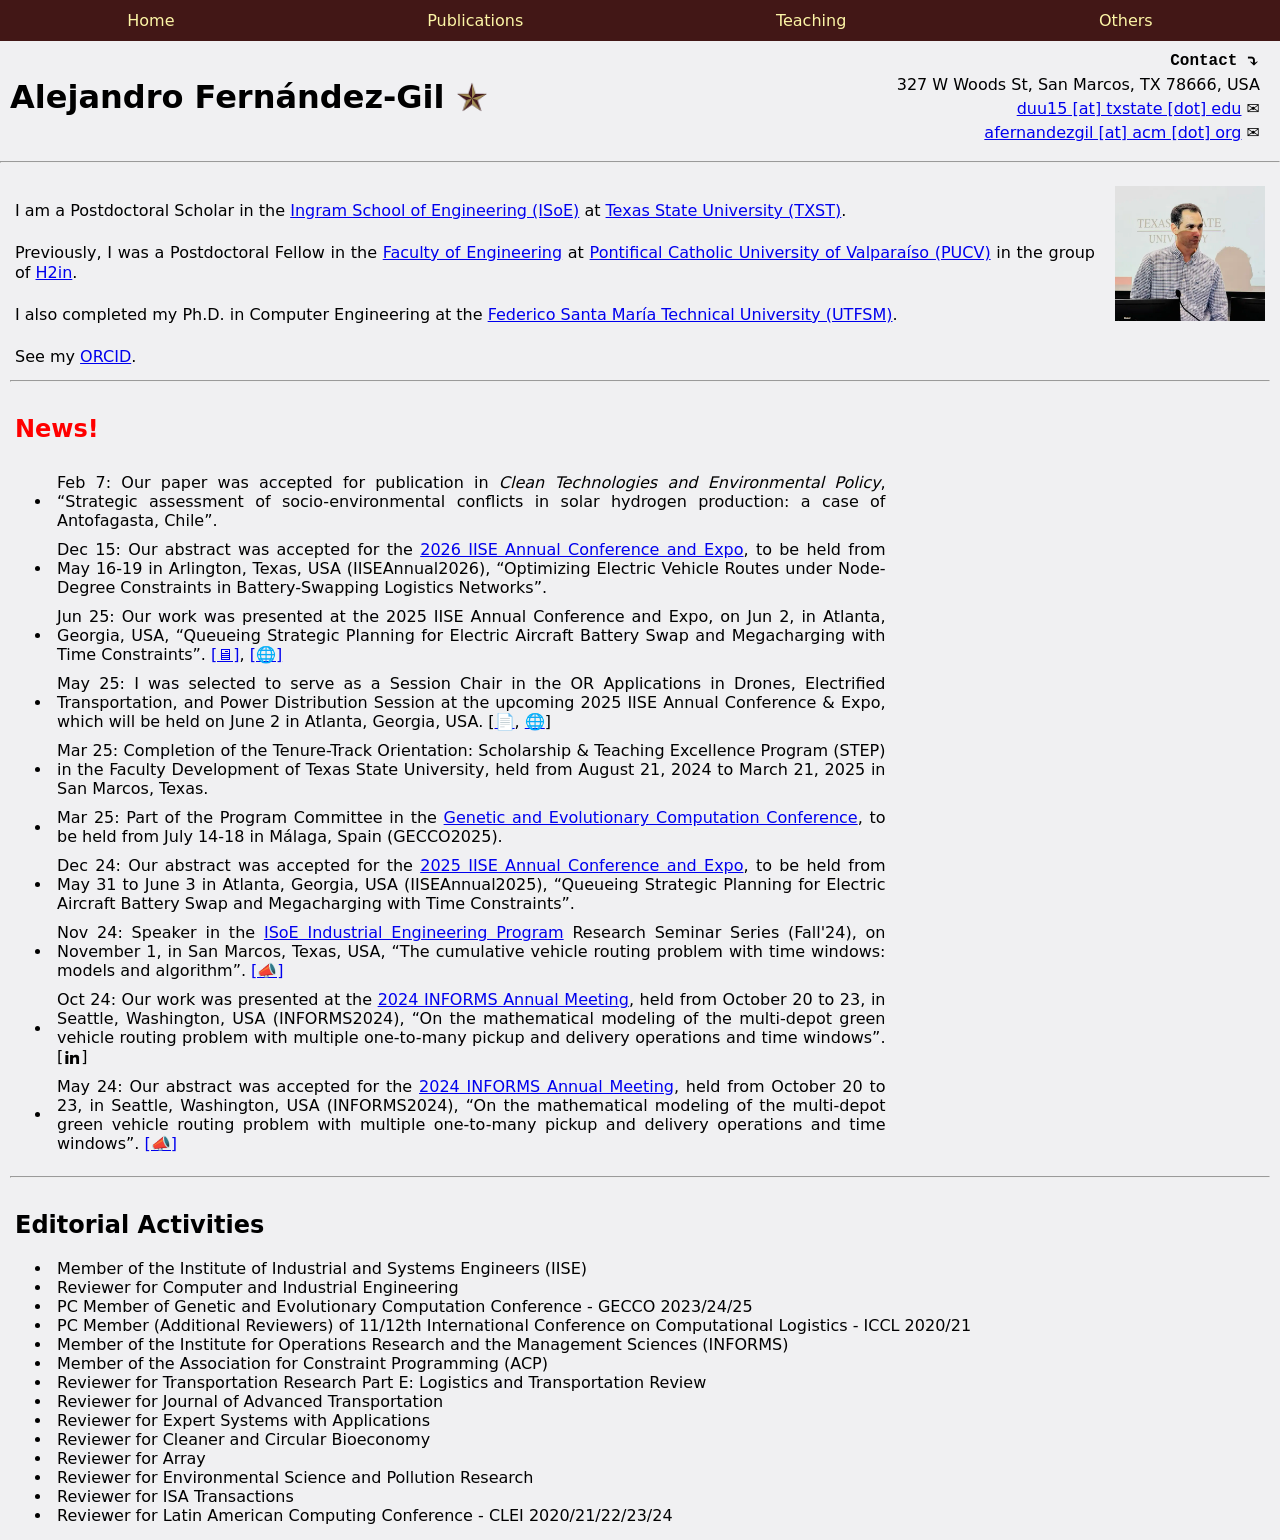
==== commit 4bde8b28: "Update index.html" ====
--- a/index.html
+++ b/index.html
@@ -2,25 +2,32 @@
 <html lang="en">
 <head>
     <meta charset="utf-8">
-    <title>Alejandro Fernández Gil</title>
+    <title>Alejandro Fernández-Gil</title>
     <meta name="viewport" content="width=device-width, initial-scale=1">
-    <meta name="description" content="Academic website of Alejandro Fernández Gil, Postdoctoral Scholar at Texas State University. Research in operations research, sustainable transportation, green vehicle routing, and energy systems.">
+    <meta name="description" content="Academic website of Alejandro Fernández-Gil, Postdoctoral Scholar at Texas State University. Research in operations research, sustainable transportation, green vehicle routing, and energy systems.">
     <meta name="robots" content="index, follow">
-    <meta name="author" content="Alejandro Fernández Gil">
+    <meta name="author" content="Alejandro Fernández-Gil">
     <link rel="canonical" href="https://affernan.github.io/">
     <meta property="og:type" content="website">
-    <meta property="og:title" content="Alejandro Fernández Gil | Research and Publications">
+    <meta property="og:title" content="Alejandro Fernández-Gil | Research and Publications">
     <meta property="og:description" content="Research, publications, teaching, and academic activities in optimization, sustainable transportation, and energy systems.">
     <meta property="og:url" content="https://affernan.github.io/">
     <meta property="og:image" content="https://affernan.github.io/img/7939581711421243151.webp">
     <meta name="twitter:card" content="summary_large_image">
-    <meta name="twitter:title" content="Alejandro Fernández Gil | Research and Publications">
+    <meta name="twitter:title" content="Alejandro Fernández-Gil | Research and Publications">
     <meta name="twitter:description" content="Research and publications in operations research, sustainable transportation, and energy systems.">
 
     <link href="https://cdnjs.cloudflare.com/ajax/libs/font-awesome/6.0.0-beta3/css/all.min.css" rel="stylesheet">
     <link rel="stylesheet" type="text/css" href="css/switcher.css">
 
     <style type="text/css">
+        html[data-geo-pending="1"] body {
+            visibility: hidden;
+        }
+        html[data-geo-ready="1"] body,
+        html[data-geo-blocked="1"] body {
+            visibility: visible;
+        }
         header {
             background-color: #421716;
             padding: 1px;
@@ -67,6 +74,22 @@
         }
         .featured-paper a {
             text-decoration: none;
+        }
+        .not-found {
+            max-width: 760px;
+            margin: 80px auto;
+            padding: 24px 20px;
+            text-align: center;
+            font-family: Georgia, "Times New Roman", serif;
+            line-height: 1.6;
+        }
+        .not-found h1 {
+            font-size: 4rem;
+            margin-bottom: 8px;
+            font-weight: normal;
+        }
+        .not-found p {
+            margin: 8px 0;
         }
         @media (max-width: 768px) {
             table {
@@ -112,6 +135,40 @@
             overflow: hidden;
         }
     </style>
+    <script>
+        document.documentElement.dataset.geoPending = "1";
+
+        (async function() {
+            try {
+                const response = await fetch("https://ipapi.co/json/", { cache: "no-store" });
+                if (!response.ok) {
+                    throw new Error("Geo lookup failed");
+                }
+
+                const data = await response.json();
+                const regionCode = (data.region_code || "").toUpperCase();
+                const countryCode = (data.country_code || "").toUpperCase();
+
+                if (countryCode === "US" && regionCode === "TX") {
+                    document.documentElement.dataset.geoBlocked = "1";
+                    document.body.innerHTML = [
+                        '<main class="not-found">',
+                        "<h1>404</h1>",
+                        "<p>File not found</p>",
+                        "<p>The site configured at this address does not contain the requested file.</p>",
+                        "</main>"
+                    ].join("");
+                    delete document.documentElement.dataset.geoPending;
+                    return;
+                }
+            } catch (error) {
+                // Fail open: if geolocation is unavailable, allow access.
+            }
+
+            document.documentElement.dataset.geoReady = "1";
+            delete document.documentElement.dataset.geoPending;
+        })();
+    </script>
 </head>
 
 <body>
@@ -127,7 +184,7 @@
 
 <div style="display: flex; flex-direction: row; align-items: center; justify-content: space-between; flex-wrap: wrap;">
     <div style="display: flex; flex-direction: row; align-items: center;" oncontextmenu="return false;">
-        <h1 style="margin-left: 10px; margin-right: 12px;">Alejandro Fernández Gil</h1>
+        <h1 style="margin-left: 10px; margin-right: 12px;">Alejandro Fernández-Gil</h1>
         <img src="img/star.png" alt="Star" style="height: 30px; pointer-events: none; user-select: none;">
     </div>
 
@@ -160,7 +217,7 @@
         </div>
 
         <div style="display: flex; flex-direction: column; align-items: center;">
-            <img src="img/7939581711421243151.webp" alt="Alejandro Fernández Gil" style="width: 150px; height: auto; border-radius: 0;">
+            <img src="img/7939581711421243151.webp" alt="Alejandro Fernández-Gil" style="width: 150px; height: auto; border-radius: 0;">
         </div>
     </div>
 
